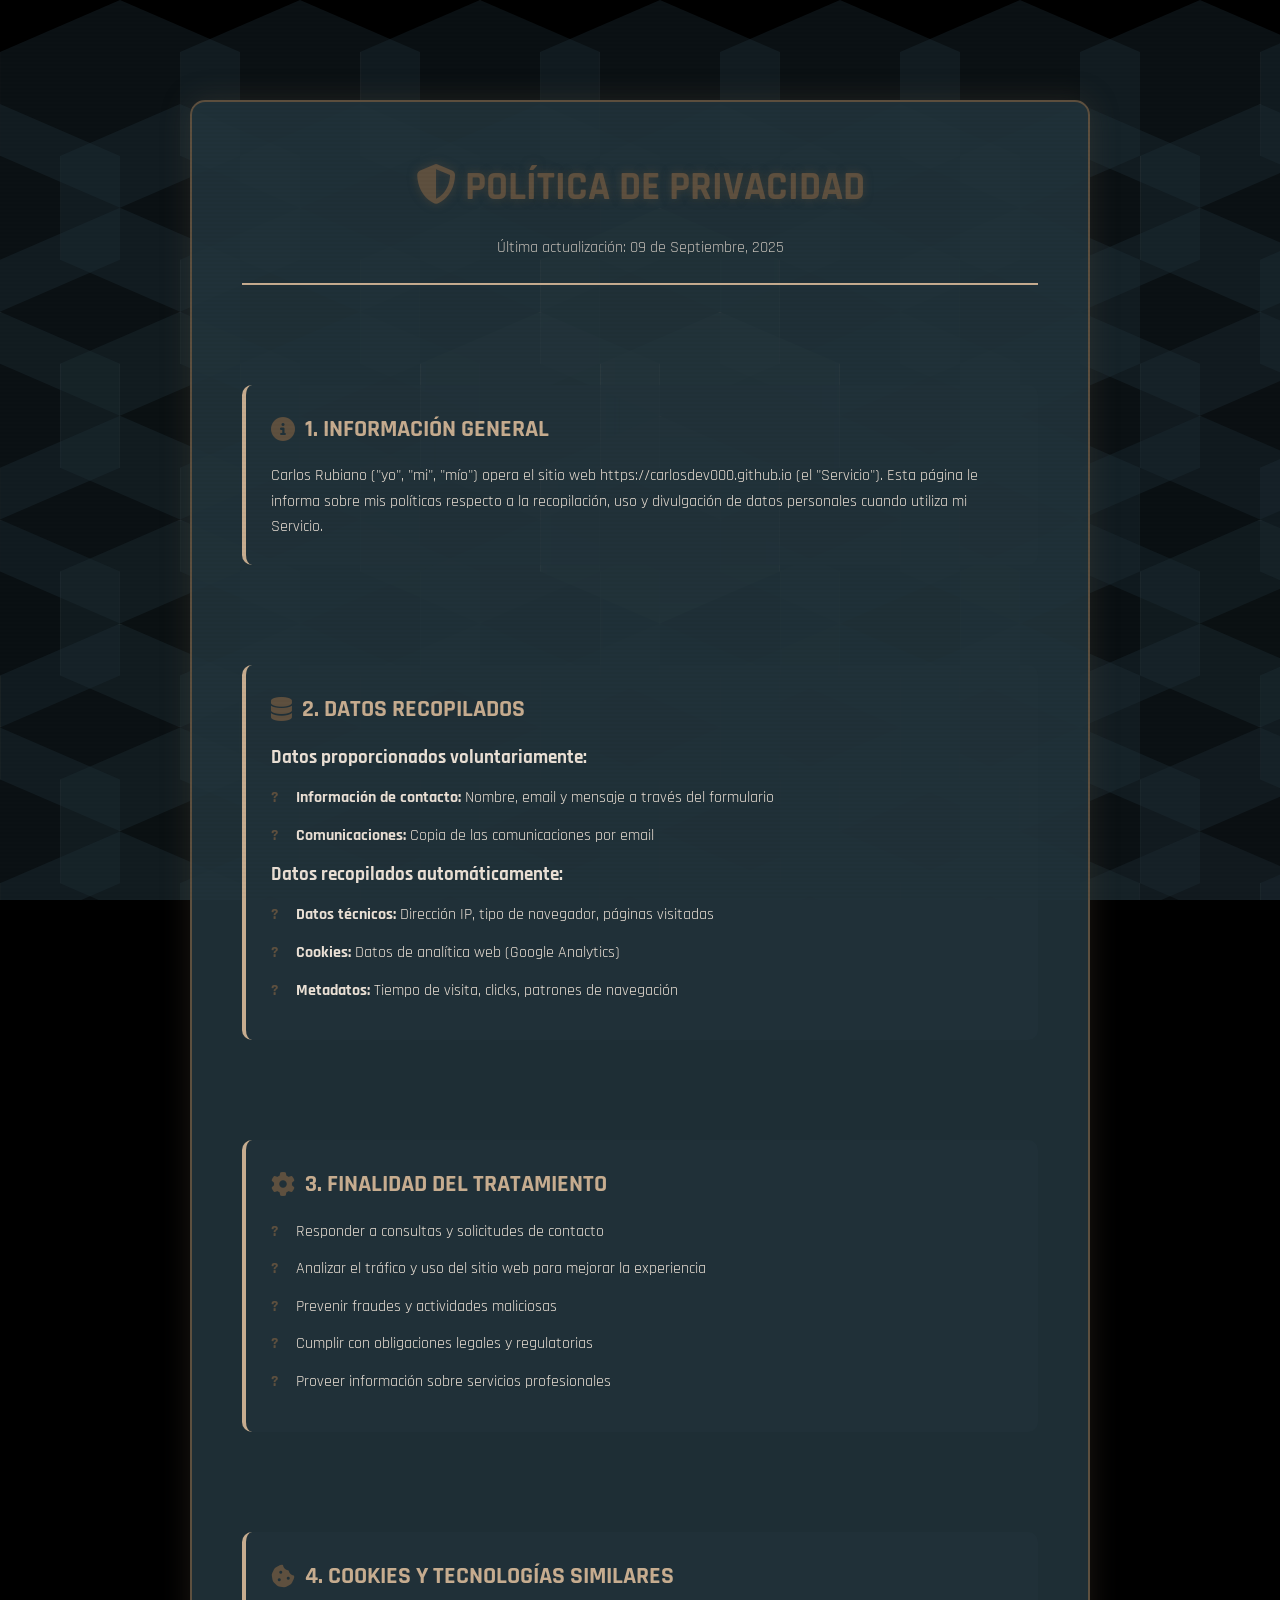
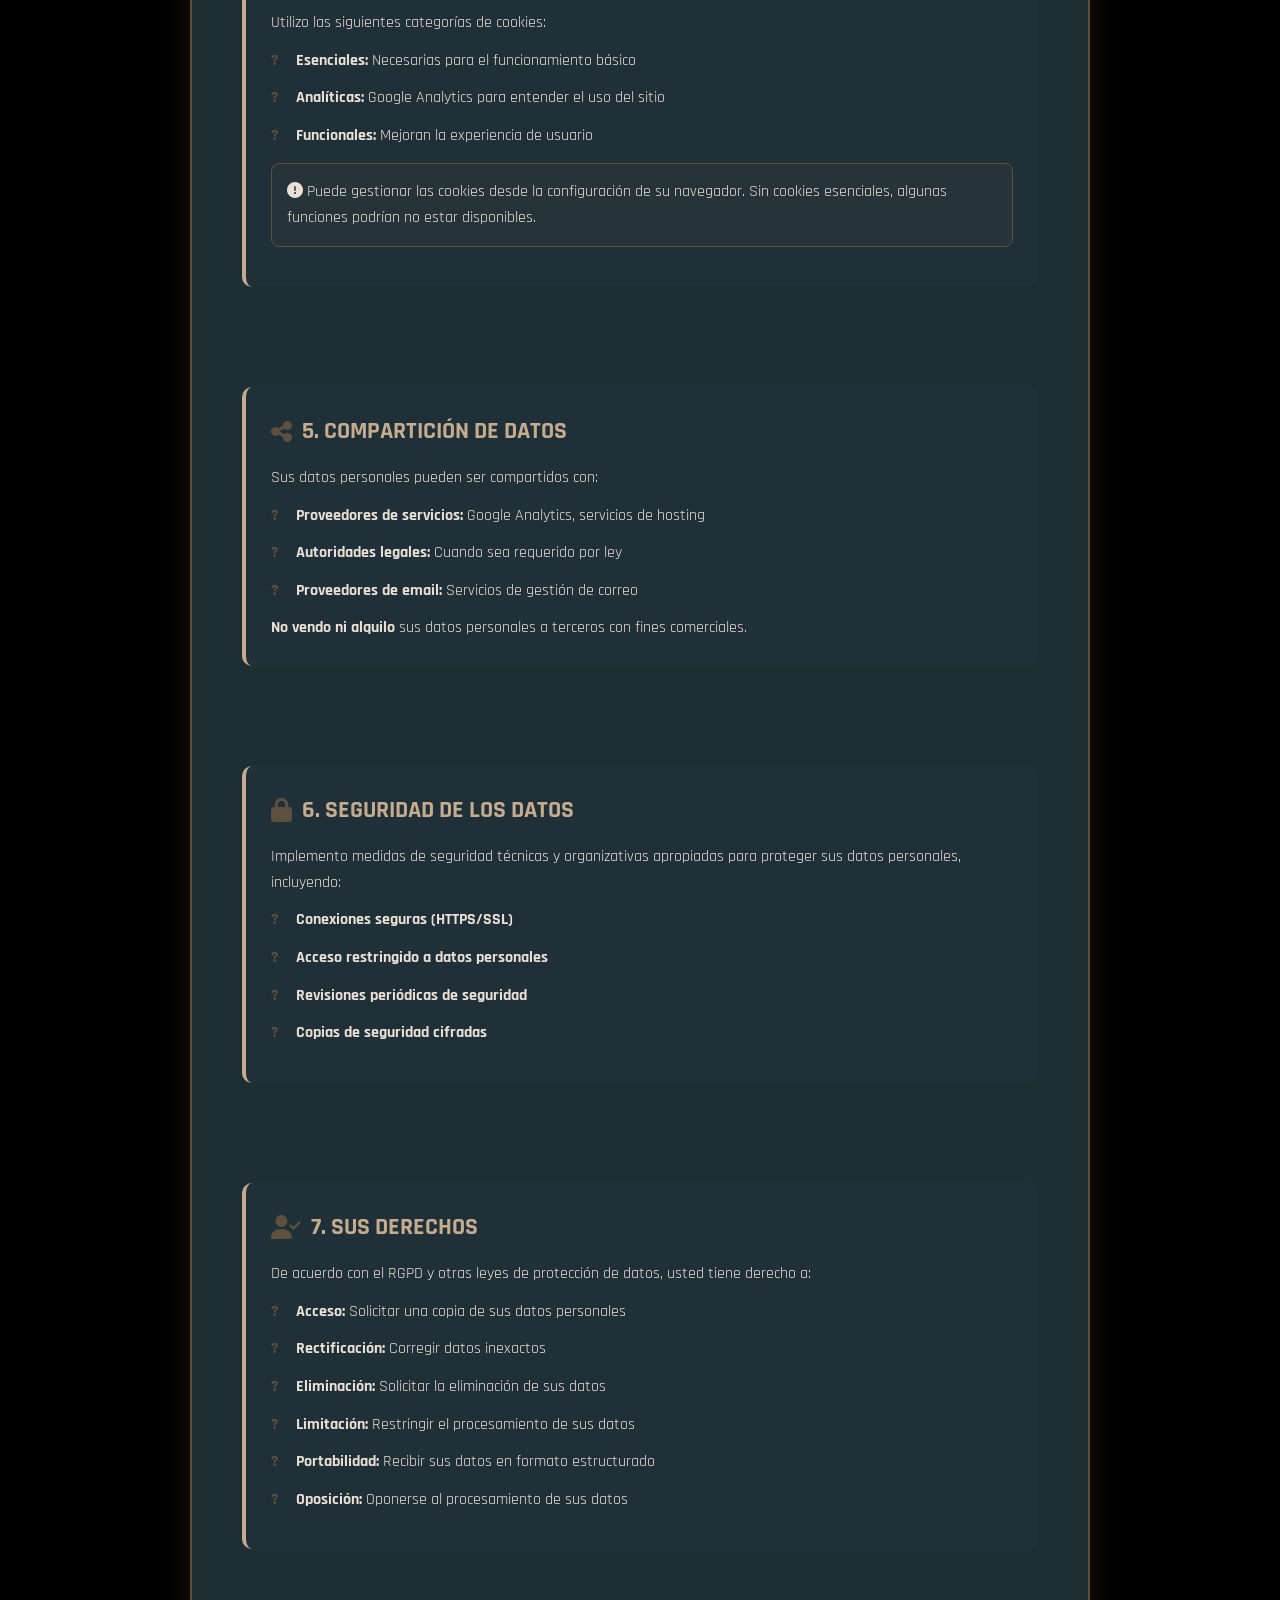
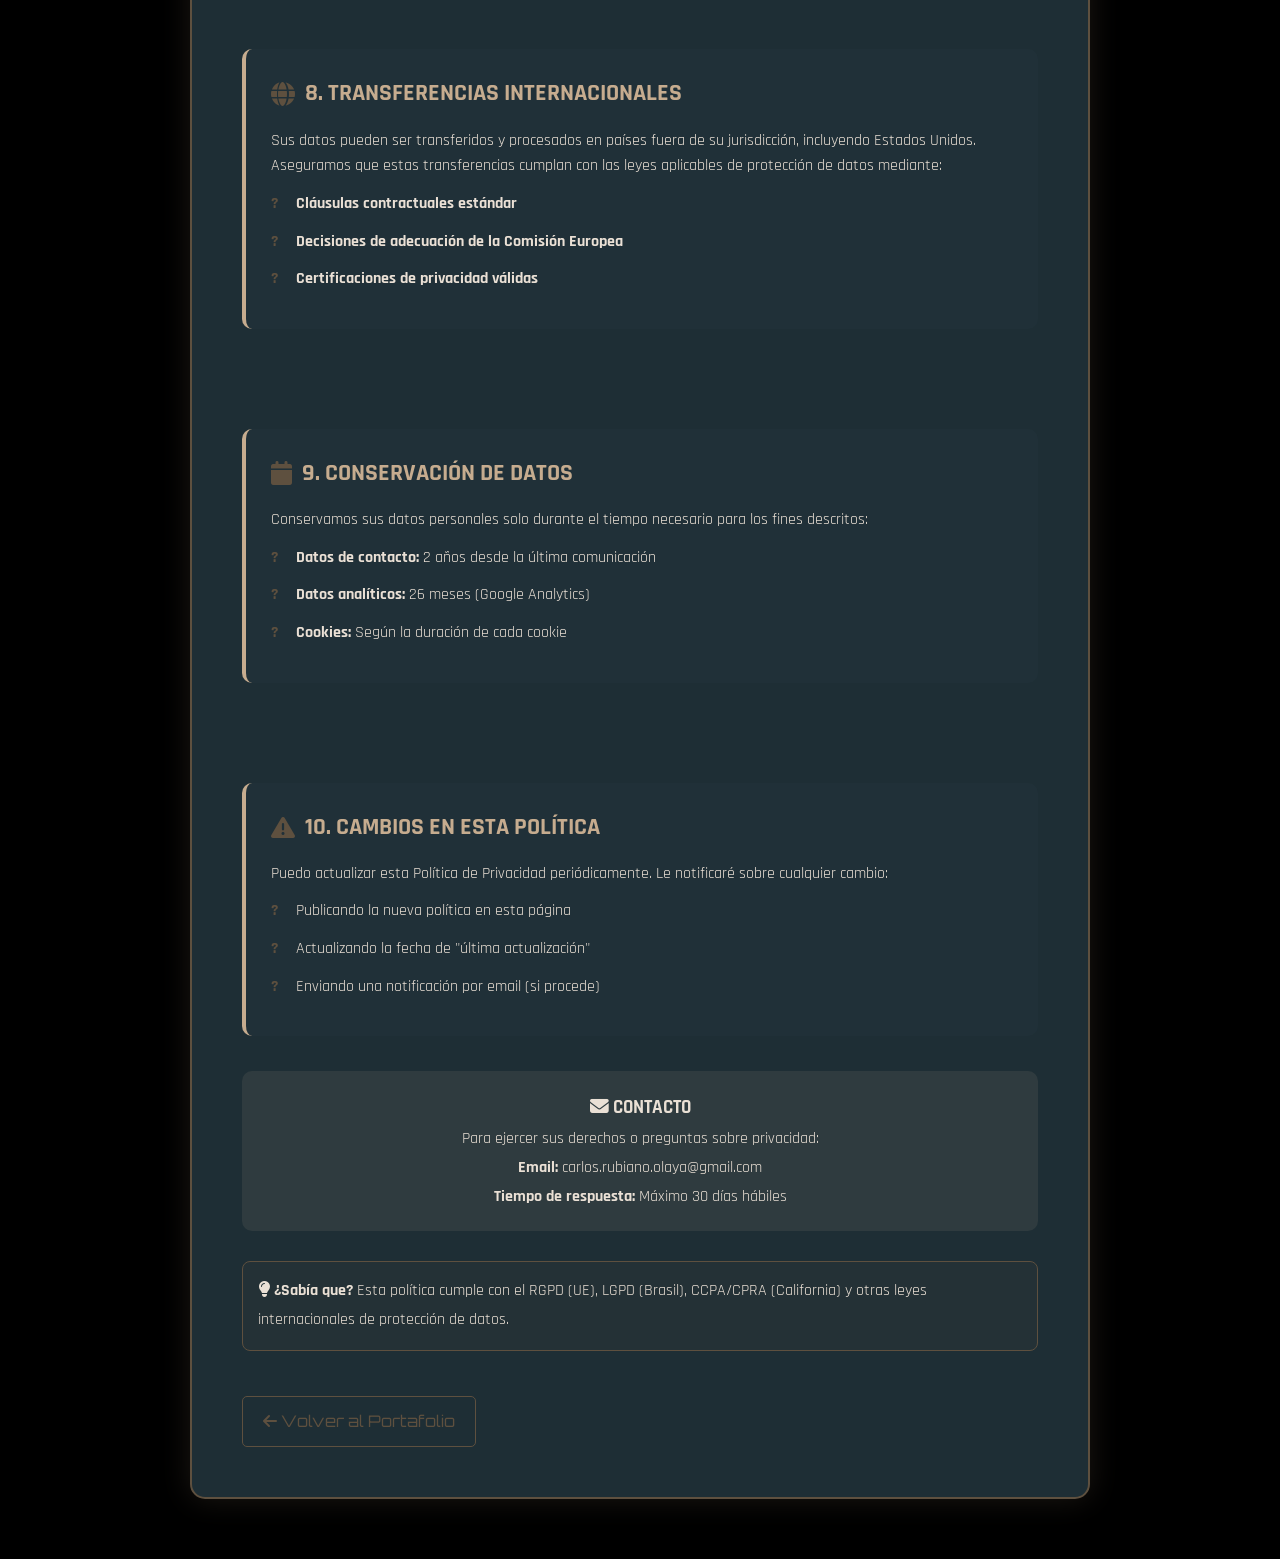
==== privacy.html @ 5d68b51b "Activación de formulario y configuración de idioma" ====
<!DOCTYPE html>
<html lang="es">
<head>
    <meta charset="UTF-8">
    <meta name="viewport" content="width=device-width, initial-scale=1.0">
    <title>Política de Privacidad - Carlos Rubiano</title>
    <link href="https://fonts.googleapis.com/css2?family=Orbitron:wght@400;700&family=Rajdhani:wght@400;700&display=swap" rel="stylesheet">
    <link rel="stylesheet" href="https://cdnjs.cloudflare.com/ajax/libs/font-awesome/6.4.0/css/all.min.css">
    <link rel="stylesheet" href="styles.css">
</head>
<body>
    <div id="hexagon-bg"></div>
    <div class="legal-container">
        <div class="legal-header">
            <h1><i class="fas fa-shield-alt"></i> <span data-i18n="privacy.title">POLÍTICA DE PRIVACIDAD</span></h1>
            <p>Última actualización: 09 de Septiembre, 2025</p>
        </div>

        <div class="legal-section">
            <h2><i class="fas fa-info-circle"></i> <span data-i18n="privacy.section1">1. INFORMACIÓN GENERAL</span></h2>
            <p data-i18n="privacy.section1_text">Carlos Rubiano ("yo", "mi", "mío") opera el sitio web https://carlosdev000.github.io (el "Servicio"). Esta página le informa sobre mis políticas respecto a la recopilación, uso y divulgación de datos personales cuando utiliza mi Servicio.</p>
        </div>

        <div class="legal-section">
            <h2><i class="fas fa-database"></i> <span data-i18n="privacy.section2">2. DATOS RECOPILADOS</span></h2>
            <h3 data-i18n="privacy.voluntary">Datos proporcionados voluntariamente:</h3>
            <ul class="legal-list">
                <li><strong data-i18n="privacy.contact_info">Información de contacto:</strong> <span data-i18n="privacy.contact_desc">Nombre, email y mensaje a través del formulario</span></li>
                <li><strong data-i18n="privacy.communications">Comunicaciones:</strong> <span data-i18n="privacy.communications_desc">Copia de las comunicaciones por email</span></li>
            </ul>
            
            <h3 data-i18n="privacy.automatic">Datos recopilados automáticamente:</h3>
            <ul class="legal-list">
                <li><strong data-i18n="privacy.technical">Datos técnicos:</strong> <span data-i18n="privacy.technical_desc">Dirección IP, tipo de navegador, páginas visitadas</span></li>
                <li><strong data-i18n="privacy.cookies">Cookies:</strong> <span data-i18n="privacy.cookies_desc">Datos de analítica web (Google Analytics)</span></li>
                <li><strong data-i18n="privacy.metadata">Metadatos:</strong> <span data-i18n="privacy.metadata_desc">Tiempo de visita, clicks, patrones de navegación</span></li>
            </ul>
        </div>

        <div class="legal-section">
            <h2><i class="fas fa-cog"></i> <span data-i18n="privacy.section3">3. FINALIDAD DEL TRATAMIENTO</span></h2>
            <ul class="legal-list">
                <li>Responder a consultas y solicitudes de contacto</li>
                <li>Analizar el tráfico y uso del sitio web para mejorar la experiencia</li>
                <li>Prevenir fraudes y actividades maliciosas</li>
                <li>Cumplir con obligaciones legales y regulatorias</li>
                <li>Proveer información sobre servicios profesionales</li>
            </ul>
        </div>

        <div class="legal-section">
            <h2><i class="fas fa-cookie-bite"></i> <span data-i18n="privacy.section4">4. COOKIES Y TECNOLOGÍAS SIMILARES</span></h2>
            <p data-i18n="privacy.cookies_intro">Utilizo las siguientes categorías de cookies:</p>
            <ul class="legal-list">
                <li><strong data-i18n="privacy.essential">Esenciales:</strong> <span data-i18n="privacy.essential_desc">Necesarias para el funcionamiento básico</span></li>
                <li><strong data-i18n="privacy.analytics">Analíticas:</strong> <span data-i18n="privacy.analytics_desc">Google Analytics para entender el uso del sitio</span></li>
                <li><strong data-i18n="privacy.functional">Funcionales:</strong> <span data-i18n="privacy.functional_desc">Mejoran la experiencia de usuario</span></li>
            </ul>
            
            <div class="highlight">
                <p><i class="fas fa-exclamation-circle"></i> <span data-i18n="privacy.cookies_manage">Puede gestionar las cookies</span> <span data-i18n="privacy.cookies_manage_desc">desde la configuración de su navegador. Sin cookies esenciales, algunas funciones podrían no estar disponibles.</span></p>
            </div>
        </div>

        <div class="legal-section">
            <h2><i class="fas fa-share-alt"></i> <span data-i18n="privacy.section5">5. COMPARTICIÓN DE DATOS</span></h2>
            <p data-i18n="privacy.sharing_intro">Sus datos personales pueden ser compartidos con:</p>
            <ul class="legal-list">
                <li><strong data-i18n="privacy.providers">Proveedores de servicios:</strong> <span data-i18n="privacy.providers_desc">Google Analytics, servicios de hosting</span></li>
                <li><strong data-i18n="privacy.authorities">Autoridades legales:</strong> <span data-i18n="privacy.authorities_desc">Cuando sea requerido por ley</span></li>
                <li><strong data-i18n="privacy.email_providers">Proveedores de email:</strong> <span data-i18n="privacy.email_providers_desc">Servicios de gestión de correo</span></li>
            </ul>
            
            <p><strong data-i18n="privacy.no_sell">No vendo ni alquilo</strong> <span data-i18n="privacy.no_sell_desc">sus datos personales a terceros con fines comerciales.</span></p>
        </div>

        <div class="legal-section">
            <h2><i class="fas fa-lock"></i> <span data-i18n="privacy.section6">6. SEGURIDAD DE LOS DATOS</span></h2>
            <p data-i18n="privacy.security_intro">Implemento medidas de seguridad técnicas y organizativas apropiadas para proteger sus datos personales, incluyendo:</p>
            <ul class="legal-list">
                <li><strong data-i18n="privacy.https">Conexiones seguras (HTTPS/SSL)</strong></li>
                <li><strong data-i18n="privacy.access">Acceso restringido a datos personales</strong></li>
                <li><strong data-i18n="privacy.reviews">Revisiones periódicas de seguridad</strong></li>
                <li><strong data-i18n="privacy.backups">Copias de seguridad cifradas</strong></li>
            </ul>
        </div>

        <div class="legal-section">
            <h2><i class="fas fa-user-check"></i> <span data-i18n="privacy.section7">7. SUS DERECHOS</span></h2>
            <p data-i18n="privacy.rights_intro">De acuerdo con el RGPD y otras leyes de protección de datos, usted tiene derecho a:</p>
            <ul class="legal-list">
                <li><strong data-i18n="privacy.access_right">Acceso:</strong> <span data-i18n="privacy.access_right_desc">Solicitar una copia de sus datos personales</span></li>
                <li><strong data-i18n="privacy.rectification">Rectificación:</strong> <span data-i18n="privacy.rectification_desc">Corregir datos inexactos</span></li>
                <li><strong data-i18n="privacy.deletion">Eliminación:</strong> <span data-i18n="privacy.deletion_desc">Solicitar la eliminación de sus datos</span></li>
                <li><strong data-i18n="privacy.limitation">Limitación:</strong> <span data-i18n="privacy.limitation_desc">Restringir el procesamiento de sus datos</span></li>
                <li><strong data-i18n="privacy.portability">Portabilidad:</strong> <span data-i18n="privacy.portability_desc">Recibir sus datos en formato estructurado</span></li>
                <li><strong data-i18n="privacy.objection">Oposición:</strong> <span data-i18n="privacy.objection_desc">Oponerse al procesamiento de sus datos</span></li>
            </ul>
        </div>

        <div class="legal-section">
            <h2><i class="fas fa-globe"></i> <span data-i18n="privacy.section8">8. TRANSFERENCIAS INTERNACIONALES</span></h2>
            <p data-i18n="privacy.transfers_intro">Sus datos pueden ser transferidos y procesados en países fuera de su jurisdicción, incluyendo Estados Unidos. Aseguramos que estas transferencias cumplan con las leyes aplicables de protección de datos mediante:</p>
            <ul class="legal-list">
                <li><strong data-i18n="privacy.clauses">Cláusulas contractuales estándar</strong></li>
                <li><strong data-i18n="privacy.adequacy">Decisiones de adecuación de la Comisión Europea</strong></li>
                <li><strong data-i18n="privacy.certifications">Certificaciones de privacidad válidas</strong></li>
            </ul>
        </div>

        <div class="legal-section">
            <h2><i class="fas fa-calendar"></i> <span data-i18n="privacy.section9">9. CONSERVACIÓN DE DATOS</span></h2>
            <p data-i18n="privacy.retention_intro">Conservamos sus datos personales solo durante el tiempo necesario para los fines descritos:</p>
            <ul class="legal-list">
                <li><strong data-i18n="privacy.contact_data">Datos de contacto:</strong> <span data-i18n="privacy.contact_data_desc">2 años desde la última comunicación</span></li>
                <li><strong data-i18n="privacy.analytics_data">Datos analíticos:</strong> <span data-i18n="privacy.analytics_data_desc">26 meses (Google Analytics)</span></li>
                <li><strong data-i18n="privacy.cookies_data">Cookies:</strong> <span data-i18n="privacy.cookies_data_desc">Según la duración de cada cookie</span></li>
            </ul>
        </div>

        <div class="legal-section">
            <h2><i class="fas fa-exclamation-triangle"></i> <span data-i18n="privacy.section10">10. CAMBIOS EN ESTA POLÍTICA</span></h2>
            <p data-i18n="privacy.changes_intro">Puedo actualizar esta Política de Privacidad periódicamente. Le notificaré sobre cualquier cambio:</p>
            <ul class="legal-list">
                <li data-i18n="privacy.change1">Publicando la nueva política en esta página</li>
                <li data-i18n="privacy.change2">Actualizando la fecha de "última actualización"</li>
                <li data-i18n="privacy.change3">Enviando una notificación por email (si procede)</li>
            </ul>
        </div>

        <div class="contact-info">
            <h3><i class="fas fa-envelope"></i> <span data-i18n="privacy.contact_title">CONTACTO</span></h3>
            <p data-i18n="privacy.contact_desc">Para ejercer sus derechos o preguntas sobre privacidad:</p>
            <p><strong>Email:</strong> carlos.rubiano.olaya@gmail.com</p>
            <p data-i18n="privacy.response_time"><strong>Tiempo de respuesta:</strong> Máximo 30 días hábiles</p>
        </div>

        <div class="highlight">
            <p><i class="fas fa-lightbulb"></i> <strong data-i18n="privacy.did_you_know">¿Sabía que?</strong> <span data-i18n="privacy.did_you_know_desc">Esta política cumple con el RGPD (UE), LGPD (Brasil), CCPA/CPRA (California) y otras leyes internacionales de protección de datos.</span></p>
        </div>

        <a href="index.html" class="back-button">
            <i class="fas fa-arrow-left"></i> <span data-i18n="privacy.back">Volver al Portafolio</span>
        </a>
    </div>
    <script src="scripts.js"></script>
    <script src="i18n.js"></script>
    <script src="i18n-extras.js"></script>
</body>
</html>
---- styles.css ----
/* ===== VARIABLES Y RESET ===== */
:root {
    --color-black: #0a0908;
    --color-jet-black: #22333b;
    --color-almond-cream: #eae0d5;
    --color-khaki-beige: #c6ac8f;
    --color-stone-brown: #5e503f;

    --color-bg: var(--color-black);
    --color-surface: var(--color-jet-black);
    --color-text: var(--color-almond-cream);
    --color-text-highlight: #ffffff;
    --color-primary: var(--color-stone-brown);
    --color-secondary: var(--color-khaki-beige);
    --color-accent: var(--color-almond-cream);

    --font-primary: 'Orbitron', sans-serif;
    --font-secondary: 'Rajdhani', sans-serif;
    --card-padding: 1.5rem;
    --card-padding-small: 1rem;
    --skill-bar-height: 8px;
    --timeline-gap: 1.5rem;
    --header-height: 80px;
    --mobile-header-height: 70px;
}

* {
    margin: 0;
    padding: 0;
    box-sizing: border-box;
}

/* ===== FUENTES ===== */
@import url('https://fonts.googleapis.com/css2?family=Orbitron:wght@400;700&family=Rajdhani:wght@400;700&display=swap');

/* ===== BASE ===== */
html {
    scroll-behavior: smooth;
    scroll-padding-top: var(--header-height);
}

body {
    font-family: var(--font-secondary);
    background-color: #000;
    color: var(--color-text);
    line-height: 1.7;
    position: relative;
    min-height: 100vh;
    overflow-x: hidden;
    display: flex;
    flex-direction: column;
}

body::after {
    content: '';
    position: fixed;
    top: 0;
    left: 0;
    width: 100%;
    height: 100%;
    pointer-events: none;
    z-index: 9999;
    background: repeating-linear-gradient(
        0deg,
        transparent,
        transparent 2px,
        rgba(0, 0, 0, 0.02) 2px,
        rgba(0, 0, 0, 0.02) 4px
    );
}

/* ===== FONDO HEXAGONAL INTERACTIVO ===== */
#hexagon-bg {
    position: fixed;
    top: 0;
    left: 0;
    width: 100%;
    height: 100%;
    z-index: -1;
    overflow: hidden;
    pointer-events: none;
}

.hexagon {
    position: absolute;
    left: var(--x, 0);
    top: var(--y, 0);
    width: calc(var(--size, 100px) * 2);
    height: calc(var(--size, 100px) * 1.732); 
    clip-path: polygon(
        50% 0%,
        100% 25%,
        100% 75%,
        50% 100%,
        0% 75%,
        0% 25%
    );
    opacity: 1.08;
    pointer-events: auto;
    transform: translateZ(0);
    background-color: rgba(34, 51, 59, 0.35);
}

.hexagon-border {
    position: absolute;
    top: 0;
    left: 0;
    width: 100%;
    height: 100%;
    clip-path: inherit;
    border: 1px solid rgba(94, 80, 63, 0.4);
    transition: all 0.3s ease;
    transform: translateZ(0);
}

.hexagon-highlight {
    position: absolute;
    width: 100%;
    height: 100%;
    clip-path: inherit;
    background-color: rgba(198, 172, 143, 0.15);
    border: 1px solid var(--color-secondary);
    opacity: var(--intensity, 0);
    box-shadow: 
        0 0 calc(var(--intensity, 0) * 20px) var(--color-secondary),
        0 0 calc(var(--intensity, 0) * 40px) rgba(198, 172, 143, 0.4),
        inset 0 0 calc(var(--intensity, 0) * 30px) rgba(198, 172, 143, 0.2);
    transition: all 0.3s ease-out;
    transform: translateZ(0);
}

.hexagon::before {
    content: '';
    position: absolute;
    top: 0;
    left: 0;
    width: 100%;
    height: 100%;
    background-color: rgba(234, 224, 213, 0.08);
    border: 1px solid var(--color-secondary);
    opacity: var(--intensity, 0);
    box-shadow: 
        0 0 calc(var(--intensity, 0) * 30px) var(--color-secondary),
        0 0 calc(var(--intensity, 0) * 60px) rgba(198, 172, 143, 0.6),
        inset 0 0 calc(var(--intensity, 0) * 40px) rgba(198, 172, 143, 0.3);
    clip-path: inherit;
    transform: translateZ(0);
    filter: brightness(1.5);
    border-color: var(--color-secondary);
    transition: all 0.2s ease-out;
}

.hexagon.active {
    opacity: 0.3;
}

.hexagon.active::before {
    opacity: 0.8;
    background-color: rgba(234, 224, 213, 0.15);
    box-shadow: 
        0 0 20px var(--color-secondary),
        0 0 40px rgba(198, 172, 143, 0.8),
        0 0 60px var(--color-secondary),
        0 0 80px rgba(198, 172, 143, 0.5),
        inset 0 0 30px rgba(198, 172, 143, 0.3);
    animation: hexPulse 2s ease-in-out infinite;
}

@keyframes hexPulse {
    0%, 100% {
        box-shadow: 
            0 0 20px var(--color-secondary),
            0 0 40px rgba(198, 172, 143, 0.8),
            0 0 60px var(--color-secondary),
            0 0 80px rgba(198, 172, 143, 0.5),
            inset 0 0 30px rgba(198, 172, 143, 0.3);
    }
    50% {
        box-shadow: 
            0 0 30px var(--color-secondary),
            0 0 60px rgba(198, 172, 143, 1),
            0 0 90px var(--color-secondary),
            0 0 120px rgba(198, 172, 143, 0.7),
            inset 0 0 45px rgba(198, 172, 143, 0.4);
    }
}

/* ===== HEADER RESPONSIVO ===== */
header {
    background: rgba(10, 9, 8, 0.95);
    backdrop-filter: blur(8px);
    position: fixed;
    width: 100%;
    top: 0;
    z-index: 1000;
    border-bottom: 1px solid var(--color-primary);
    box-shadow: 0 2px 15px rgba(0, 0, 0, 0.3);
    height: auto;
    padding: 0.5rem 0;
    box-sizing: border-box;
    min-height: 80px;
    display: flex;
    align-items: center;
}

.header-content {
    max-width: 1200px;
    margin: 0 auto;
    text-align: center;
    padding: 0.5rem 1rem;
    display: flex;
    flex-direction: column;
    justify-content: center;
    height: 100%;
    width: 100%;
    position: relative;
}

header h1 {
    font-family: var(--font-primary);
    color: var(--color-text-highlight);
    font-size: clamp(1.3rem, 4vw, 2.5rem);
    letter-spacing: 2px;
    text-shadow: 0 0 10px var(--color-primary);
    margin-bottom: 0.5rem;
}

header p {
    font-family: var(--font-secondary);
    color: var(--color-secondary);
    font-size: clamp(0.8rem, 2vw, 1.1rem);    
    margin-bottom: 1rem;
}

.header-nav {
    display: flex;
    justify-content: center;
    flex-wrap: wrap;
    gap: 0.5rem;
    padding: 0 1rem;
}

.header-nav a {
    color: var(--color-text);
    text-decoration: none;
    font-family: var(--font-primary);
    font-size: clamp(0.7rem, 1.5vw, 1rem);
    letter-spacing: 1px;
    padding: 0.5rem 0.8rem;
    border-radius: 5px;
    transition: all 0.3s ease;
    white-space: nowrap;
}

.header-nav a:hover {
    color: var(--color-bg);
    background-color: var(--color-primary);
}

/* ===== MAIN CONTENT ===== */
main {
    padding-bottom: 60px;
    max-width: 1400px;
    margin: 0 auto;
    width: 100%;
    flex: 1;
    overflow-x: hidden;
    padding-top: calc(var(--header-height) + 4rem);
}

section {
    padding: 2rem 1rem;
    scroll-margin-top: 120px;
}

/* ===== SECCI�N ABOUT ===== */
#about.neural-section {
    scroll-margin-top: 140px; 
    margin-top: 40px;
    padding-top: 2rem; 
    min-height: auto;
}

.neural-section {
    background: rgba(34, 51, 59, 0.7);
    margin: 2.5rem auto;
    padding: 2rem;
    border-radius: 10px;
    box-shadow: 0 0 20px rgba(94, 80, 63, 0.3);
    backdrop-filter: blur(5px);
    border: 1px solid rgba(94, 80, 63, 0.4);
    max-width: 1200px;
    width: calc(100% - 2rem);
    min-height: 0;
    height: auto;
}

.neural-section h2 {
    font-family: var(--font-primary);
    color: var(--color-text-highlight);
    font-size: clamp(1.5rem, 5vw, 2rem);
    letter-spacing: 1px;
    text-shadow: 0 0 8px var(--color-primary);
    margin-bottom: 1.5rem;
    position: relative;
    text-align: center;
    padding: 0 1rem;
    word-break: break-word;
    overflow-wrap: break-word;
}

.neural-section h2::after {
    content: "";
    position: absolute;
    bottom: -0.5rem;
    left: 50%;
    transform: translateX(-50%);
    width: 80%;
    max-width: 300px;
    height: 2px;
    background: linear-gradient(90deg, transparent, var(--color-primary), transparent);
}

.neon-icon {
    color: var(--color-primary);
    margin-right: 0.5rem;
}
.section-icon {
    color: var(--color-primary);
    margin-right: 0.5rem;
}

.content-box {
    padding: 1rem;
}

.neon-text {
    margin-bottom: 0.8rem;
    line-height: 1.6;
}

/* ===== PROYECTOS ===== */
.projects-grid {
    display: grid;
    grid-template-columns: repeat(auto-fit, minmax(min(300px, 100%), 1fr));
    gap: 2rem;
    padding: 1rem;
}

.project-card {
    background: rgba(34, 51, 59, 0.7);
    border: 1px solid var(--color-primary);
    border-radius: 10px;
    padding: 1.5rem;
    transition: all 0.3s ease;
    backdrop-filter: blur(5px);
    display: flex;
    flex-direction: column;
    min-height: 0;
}

.project-card:hover {
    transform: translateY(-10px);
    box-shadow: 0 10px 20px rgba(94, 80, 63, 0.3);
    border-color: var(--color-secondary);
}

.project-card:hover .tech-tag {
    transform: scale(1.05);
    box-shadow: 0 0 10px var(--color-primary);
}

.project-header {
    display: flex;
    justify-content: space-between;
    align-items: flex-start;
    gap: 0.8rem;
    margin-bottom: 1rem;
    flex-wrap: wrap;
}

.project-header h3 {
    font-family: var(--font-primary);
    color: var(--color-secondary);
    font-size: clamp(1.1rem, 4vw, 1.3rem);
    letter-spacing: 1px;
    margin: 0;
    flex: 1;
    min-width: 0;
    word-break: break-word; 
    overflow-wrap: break-word; 
    hyphens: auto; 
}

.tech-tag {
    padding: 0.3rem 0.8rem;
    border-radius: 20px;
    font-size: 0.8rem;
    background: rgba(94, 80, 63, 0.2);
    border: 1px solid var(--color-primary);
    white-space: nowrap;
    flex-shrink: 0;
    transition: transform 0.3s ease;
}

.project-card p {
    margin-bottom: 1rem;
    line-height: 1.6;
    flex: 1;
    min-height: 0;
}

.tech-stack {
    display: flex;
    gap: 0.5rem;
    margin: 1rem 0;
    flex-wrap: wrap;
}

.tech-stack span {
    background: rgba(94, 80, 63, 0.2);
    padding: 0.3rem 0.8rem;
    border-radius: 5px;
    font-size: clamp(0.8rem, 2vw, 0.9rem);
    border: 1px solid rgba(94, 80, 63, 0.3);
    white-space: nowrap;
}

.project-meta {
    display: flex;
    gap: 1rem;
    margin-top: 1rem;
    font-size: clamp(0.75rem, 2vw, 0.85rem);
    color: var(--color-secondary);
    flex-wrap: wrap;
}

.project-meta span {
    display: inline-flex;
    align-items: center;
    gap: 0.3rem;
    white-space: nowrap;
}

/* ===== HABILIDADES ===== */
.skills-grid {
    display: grid;
    grid-template-columns: repeat(auto-fit, minmax(250px, 1fr));
    gap: 1.5rem;
    padding: 1rem;
}

.skill-card {
    background: rgba(34, 51, 59, 0.5);
    border-radius: 8px;
    padding: 1.2rem;
    backdrop-filter: blur(5px);
    transition: all 0.3s ease;
    display: flex;
    flex-direction: column;
    min-height: 0;
}

.skill-card:hover {
    transform: translateY(-10px);
    box-shadow: 0 10px 20px rgba(94, 80, 63, 0.3);
    border-color: var(--color-secondary);
}

.skill-card h3 {
    font-family: var(--font-primary);
    color: var(--color-secondary);
    font-size: 1.1rem;
    margin-bottom: 0.8rem;
}

.skill-bar {
    height: 8px;
    background: rgba(94, 80, 63, 0.2);
    border-radius: 4px;
    overflow: hidden;
}

.skill-level {
    height: 100%;
    background: var(--color-primary);
    border-radius: 4px;
    transition: width 1s ease;
    position: relative;
}

.skill-level::after {
    content: attr(data-level);
    position: absolute;
    right: 0;
    top: -20px;
    font-size: 0.8rem;
    color: var(--color-secondary);
}

/* ===== TIMELINE ===== */
.timeline-container {
    max-width: 900px;
    margin: 0 auto;
    padding: 0 1rem;
}

.timeline {
    display: grid;
    grid-template-columns: minmax(100px, auto) 1fr;
    gap: 1.5rem;
    position: relative;
}

.timeline::before {
    content: '';
    position: absolute;
    top: 0;
    bottom: 0;
    left: calc(100px + 0.75rem);
    width: 2px;
    background: linear-gradient(to bottom, 
        transparent, 
        var(--color-primary), 
        transparent);
}

.timeline-node {
    display: contents;
}

.node-date {
    grid-column: 1;
    color: var(--color-secondary);
    font-family: var(--font-primary);
    font-size: clamp(0.8rem, 3vw, 0.9rem);
    padding-top: 0.3rem;
    text-align: right;
    position: relative;
}

.node-date::after {
    content: '';
    position: absolute;
    right: -1.1rem;
    top: 50%;
    transform: translateY(-50%);
    width: 12px;
    height: 12px;
    border-radius: 50%;
    background: var(--color-primary);
    border: 2px solid var(--color-secondary);
    z-index: 1;
}

.node-content {
    grid-column: 2;
    background: rgba(34, 51, 59, 0.5);
    border-radius: 8px;
    padding: 1.2rem;
    margin-bottom: 1.5rem;
    backdrop-filter: blur(5px);
    border-left: 3px solid var(--color-primary);
    overflow: hidden;
    word-break: break-word;
}

.node-content h3 {
    font-family: var(--font-primary);
    color: var(--color-text-highlight);
    font-size: clamp(1rem, 3vw, 1.1rem);
    margin-bottom: 0.3rem;
    word-break: break-word;
}

.company {
    color: var(--color-secondary);
    font-size: 0.9rem;
    margin-bottom: 0.5rem;
    display: block;
}

/* ===== BOTONES NE�N ===== */
.neon-button {
    display: inline-flex;
    align-items: center;
    gap: 0.5rem;
    padding: 0.6rem 1.2rem;
    background-color: transparent;
    color: var(--color-primary);
    border: 1px solid var(--color-primary);
    border-radius: 5px;
    font-family: var(--font-primary);
    text-decoration: none;
    letter-spacing: 1px;
    transition: all 0.3s ease;
    cursor: pointer;
    margin-top: 0.5rem;
    white-space: nowrap;
}

.neon-button:hover {
    background-color: var(--color-primary);
    color: var(--color-bg);
    box-shadow: 0 0 10px var(--color-primary);
}

/* ===== FORMULARIO DE CONTACTO ===== */
.contact-form {
    display: grid;
    gap: 1.2rem;
    max-width: 600px;
    margin: 0 auto;
    padding: 1.5rem;
    background: rgba(34, 51, 59, 0.7);
    border-radius: 10px;
    border: 1px solid var(--color-primary);
    backdrop-filter: blur(5px);
}

.form-group {
    margin-bottom: 0.5rem;
}

.contact-form label {
    display: block;
    margin-bottom: 0.5rem;
    color: var(--color-secondary);
    font-family: var(--font-primary);
    letter-spacing: 1px;
}

.contact-form input,
.contact-form textarea {
    width: 100%;
    padding: 0.8rem;
    background: rgba(10, 9, 8, 0.8);
    border: 1px solid var(--color-primary);
    border-radius: 5px;
    color: var(--color-text);
    font-family: var(--font-secondary);
    transition: all 0.3s;
}

.contact-form input:focus,
.contact-form textarea:focus {
    outline: none;
    border-color: var(--color-secondary);
    box-shadow: 
        0 0 10px rgba(198, 172, 143, 0.3),
        0 0 20px rgba(94, 80, 63, 0.4),
        0 0 30px rgba(198, 172, 143, 0.3);
}

#form-feedback {
    padding: 1rem;
    border-radius: 8px;
    margin-top: 1rem;
    text-align: center;
    font-family: var(--font-primary);
    letter-spacing: 0.5px;
    transition: all 0.3s ease;
}

.form-success {
    background: rgba(198, 172, 143, 0.1);
    border: 1px solid var(--color-secondary);
    color: var(--color-secondary);
    box-shadow: 0 0 15px rgba(198, 172, 143, 0.3);
}

.form-error {
    background: rgba(234, 224, 213, 0.1);
    border: 1px solid var(--color-accent);
    color: var(--color-accent);
    box-shadow: 0 0 15px rgba(234, 224, 213, 0.3);
}

/* ===== REDES SOCIALES ===== */
.social-section {
    max-width: 600px;
    margin: 2rem auto 0;
    padding: 1rem;
    text-align: center;
}

.social-list {
    display: flex;
    flex-direction: column;
    gap: 0.8rem;
}

.social-item {
    display: flex;
    align-items: center;
    padding: 0.8rem;
    background: rgba(34, 51, 59, 0.5);
    border-left: 3px solid var(--color-primary);
    border-radius: 5px;
    transition: all 0.3s;
    text-decoration: none;
    color: var(--color-text);
}

.social-item:hover {
    background: rgba(94, 80, 63, 0.1);
    border-left-color: var(--color-secondary);
}

.social-item:hover .social-logo {
    transform: scale(1.2) rotate(-5deg);
    transition: transform 0.3s ease;
}

.social-logo {
    width: 24px;
    height: 24px;
    margin-right: 1rem;
    object-fit: contain;
    transition: transform 0.3s ease;
}

.discord-item {
    position: relative;
    padding-right: 3rem;
}

.copy-icon {
    position: absolute;
    right: 1rem;
    background: transparent;
    border: none;
    color: var(--color-text);
    opacity: 0.5;
    cursor: pointer;
}

.copy-icon:hover {
    opacity: 1;
    color: var(--color-accent);
}

/* ===== FOOTER ===== */
.neural-footer {
    background: rgba(10, 9, 8, 0.95);
    border-top: 1px solid var(--color-primary);
    padding: 1.5rem 1rem;
    text-align: center;
}

.footer-content {
    max-width: 1200px;
    margin: 0 auto;
    display: flex;
    flex-direction: column;
    gap: 1.2rem;
    align-items: center;
}

.copyright {
    font-size: 0.9rem;
    opacity: 0.8;
}

.footer-links {
    display: flex;
    flex-wrap: wrap;
    justify-content: center;
    gap: 1rem;
}

.footer-link {
    color: var(--color-text);
    text-decoration: none;
    transition: color 0.3s;
    white-space: nowrap;
}

.footer-link:hover {
    color: var(--color-secondary);
}

/* ===== Men� hamburguesa ===== */
.menu-toggle {
    display: none;
    background: none;
    border: none;
    color: var(--color-text);
    font-size: 1.5rem;
    cursor: pointer;
    position: absolute;
    right: 1rem;
    top: 50%;
    transform: translateY(-50%);
    z-index: 1001;
}

/* ===== SELECTOR DE IDIOMA ===== */
.lang-toggle {
    position: absolute;
    right: 1rem;
    top: 0.5rem;
    transform: none;
    background: transparent;
    border: 1px solid var(--color-primary);
    color: var(--color-text);
    padding: 0.4rem 0.8rem;
    border-radius: 5px;
    font-family: var(--font-primary);
    font-size: clamp(0.7rem, 1.2vw, 0.85rem);
    letter-spacing: 1px;
    cursor: pointer;
    transition: all 0.3s ease;
    z-index: 1001;
    white-space: nowrap;
}

.lang-toggle:hover {
    background-color: var(--color-primary);
    color: var(--color-bg);
    box-shadow: 0 0 10px var(--color-primary);
}

/* ===== RESPONSIVE ===== */
@media (max-width: 1024px) {
    .header-nav {
        gap: 0.3rem;
    }
    
    .header-nav a {
        padding: 0.4rem 0.6rem;
        font-size: 0.75rem;
    }
}

@media (max-width: 768px) {
    :root {
        --header-height: 70px;
    }
    
    html {
        scroll-padding-top: var(--header-height);
    }
    
    main {
        padding-top: 100px;
    }
    
    .menu-toggle {
        display: block;
        right: auto;
        left: 1rem;
    }

    .lang-toggle {
        right: 1rem;
        left: auto;
        top: 0.5rem;
        transform: none;
        font-size: 0.75rem;
        padding: 0.3rem 0.6rem;
    }

    .header-nav {
        display: none;
        position: absolute;
        top: 100%;
        left: 0;
        width: 100%;
        background: rgba(10, 9, 8, 0.98);
        flex-direction: column;
        padding: 1rem;
        backdrop-filter: blur(10px);
        border-top: 1px solid var(--color-primary);
        box-shadow: 0 5px 15px rgba(0, 0, 0, 0.3);
    }

    .header-nav.active {
        display: flex;
    }
    
    .header-nav a {
        width: 100%;
        text-align: center;
        padding: 0.8rem;
        font-size: 0.9rem;
    }
    
    .timeline {
        grid-template-columns: 1fr;
        margin-left: 1rem;
    }
    
    .timeline::before {
        left: 1.5rem;
    }
    
    .node-date {
        text-align: left;
        padding-left: 3rem;
        grid-column: 1;
    }
    
    .node-date::after {
        left: 1.5rem;
        right: auto;
    }
    
    .node-content {
        grid-column: 1;
        margin-left: 0;
        margin-right: 1rem;
        border-left: none;
        border-top: 3px solid var(--color-primary);
    }
    
    .project-header {
        flex-direction: column;
        align-items: flex-start;
        gap: 0.5rem;
    }
    
    .footer-links {
        flex-direction: column;
        gap: 0.8rem;
    }
    
    header {
        padding: 0.3rem 0;
        min-height: 70px;
        padding: 0.5rem 0;
    }

    .menu-toggle {
        display: block;
    }

    section {
        scroll-margin-top: 100px;
    }

    #about.neural-section {
        scroll-margin-top: 120px;
        margin-top: 30px;
    }

    .neural-section {
        margin: 2rem auto;
        padding: 1.5rem;
    }

    .project-header h3 {
        font-size: clamp(1rem, 4vw, 1.2rem);
        width: 100%;
    }

    .tech-tag {
        align-self: flex-start;
        margin-bottom: 0.5rem;
    }
    
    .projects-grid {
        gap: 1.5rem;
        padding: 0.5rem;
    }
    
    .project-card {
        padding: 1.2rem;
    }

    .legal-container {
        margin: 80px 20px 40px;
        padding: 30px 20px;
    }

    .legal-header h1 {
        font-size: 2rem;
    }

    .legal-section {
        padding: 20px 15px;
    }
}

@media (max-width: 480px) {
    :root {
        --header-height: 60px;
    }

    header {
        min-height: 60px;
    }
    
    header h1 {
        font-size: 1.2rem;
        margin-bottom: 0.2rem;
    }
    
    header p {
        margin-bottom: 0.7rem;
        font-size: 0.7rem;
    }

    .header-content {
        padding: 0.5rem 2.5rem 0.5rem 0.5rem;
    }
    
    main {
        padding-top: 90px;
    }
    
    .neural-section {
        margin: 1rem auto;
        padding: 1rem;
    }
    
    .projects-grid {
        gap: 1rem;
        padding: 0.5rem;
    }
    
    .project-card {
        padding: 1rem;
    }
    
    .node-content {
        padding: 1rem;
    }
    
    .contact-form {
        padding: 1rem;
    }
    
    .tech-stack span {
        font-size: 0.8rem;
        padding: 0.2rem 0.6rem;
    }
    
    .project-meta {
        flex-direction: column;
        gap: 0.5rem;
    }

    section {
        scroll-margin-top: 90px;
    }
    
    #about.neural-section {
        scroll-margin-top: 100px;
        margin-top: 20px;
    }

    .project-header h3 {
        font-size: 1rem;
        line-height: 1.3;
    }
    
    .tech-stack {
        gap: 0.3rem;
    }
    
    .tech-stack span {
        padding: 0.2rem 0.6rem;
        font-size: 0.75rem;
    }
    
    .project-meta {
        flex-direction: column;
        gap: 0.5rem;
    }
    
    .neon-button {
        width: 100%;
        justify-content: center;
    }
}

/* ===== Utilidades ===== */
.sr-only {
    position: absolute;
    width: 1px;
    height: 1px;
    padding: 0;
    margin: -1px;
    overflow: hidden;
    clip: rect(0, 0, 0, 0);
    white-space: nowrap;
    border: 0;
}

/* ===== Animaciones ===== */
@keyframes fadeIn {
    from { opacity: 0; transform: translateY(20px); }
    to { opacity: 1; transform: translateY(0); }
}

.neural-section {
    animation: fadeIn 0.5s ease-out;
}

/* ===== Mejoras de rendimiento ===== */
@media (prefers-reduced-motion: reduce) {
    *,
    *::before,
    *::after {
        animation-duration: 0.01ms !important;
        animation-iteration-count: 1 !important;
        transition-duration: 0.01ms !important;
        scroll-behavior: auto !important;
    }
}

.legal-section {
    max-width: 800px;
    margin: 100px auto;
    padding: 30px;
    background: rgba(34, 51, 59, 0.7);
    border-radius: 10px;
    line-height: 1.6;
}

.legal-section h1 {
    color: var(--color-primary);
    margin-bottom: 30px;
}

.legal-container h1 {
    color: var(--color-primary);
    text-align: center;
    margin-bottom: 30px;
}

.sitemap-container {
    max-width: 800px;
    margin: 120px auto 60px;
    padding: 40px;
    background: rgba(34, 51, 59, 0.8);
    border-radius: 10px;
    border: 1px solid var(--color-primary);
}
.legal-container {
    max-width: 900px;
    margin: 100px auto 60px;
    padding: 50px;
    background: rgba(34, 51, 59, 0.9);
    border-radius: 15px;
    border: 2px solid var(--color-primary);
    box-shadow: 0 0 30px rgba(94, 80, 63, 0.3);
    line-height: 1.8;
}

.legal-header {
    text-align: center;
    margin-bottom: 40px;
    border-bottom: 2px solid var(--color-secondary);
    padding-bottom: 20px;
}

.legal-header h1 {
    color: var(--color-primary);
    font-size: 2.5rem;
    margin-bottom: 10px;
    text-shadow: 0 0 10px rgba(94, 80, 63, 0.5);
}

.legal-header p {
    color: var(--color-text);
    opacity: 0.8;
}

.legal-section {
    margin-bottom: 35px;
    padding: 25px;
    background: rgba(34, 51, 59, 0.6);
    border-radius: 10px;
    border-left: 4px solid var(--color-secondary);
}

.legal-section h2 {
    color: var(--color-secondary);
    margin-bottom: 15px;
    display: flex;
    align-items: center;
    gap: 10px;
}

.legal-section h2 i {
    color: var(--color-primary);
}

.legal-list {
    list-style: none;
    padding: 0;
}

.legal-list li {
    margin: 12px 0;
    padding-left: 25px;
    position: relative;
}

.legal-list li::before {
    content: "?";
    color: var(--color-primary);
    position: absolute;
    left: 0;
    font-weight: bold;
}

.highlight {
    background: rgba(94, 80, 63, 0.1);
    padding: 15px;
    border-radius: 8px;
    border: 1px solid var(--color-primary);
    margin: 15px 0;
}

.contact-info {
    background: rgba(198, 172, 143, 0.1);
    padding: 20px;
    border-radius: 10px;
    text-align: center;
    margin: 30px 0;
}

.back-button {
    display: inline-flex;
    align-items: center;
    gap: 10px;
    padding: 12px 25px;
    background: transparent;
    color: var(--color-primary);
    border: 2px solid var(--color-primary);
    border-radius: 8px;
    text-decoration: none;
    font-family: var(--font-primary);
    transition: all 0.3s ease;
    margin-top: 30px;
}

.back-button:hover {
    background: var(--color-primary);
    color: var(--color-bg);
    box-shadow: 0 0 20px var(--color-primary);
    transform: translateY(-2px);
}

.sitemap-container h1 {
    color: var(--color-primary);
    text-align: center;
    margin-bottom: 30px;
}

.sitemap-list {
    list-style: none;
    padding: 0;
}

.sitemap-list li {
    margin: 15px 0;
    padding-left: 20px;
    position: relative;
}

.sitemap-list li::before {
    content: "?";
    color: var(--color-primary);
    position: absolute;
    left: 0;
}

.sitemap-list a {
    color: var(--color-secondary);
    text-decoration: none;
    transition: color 0.3s;
}

.sitemap-list a:hover {
    color: var(--color-primary);
}

.back-button {
    display: inline-block;
    margin-top: 30px;
    padding: 10px 20px;
    border: 1px solid var(--color-primary);
    color: var(--color-primary);
    text-decoration: none;
    border-radius: 5px;
    transition: all 0.3s;
}

.back-button:hover {
    background: var(--color-primary);
    color: var(--color-bg);
}
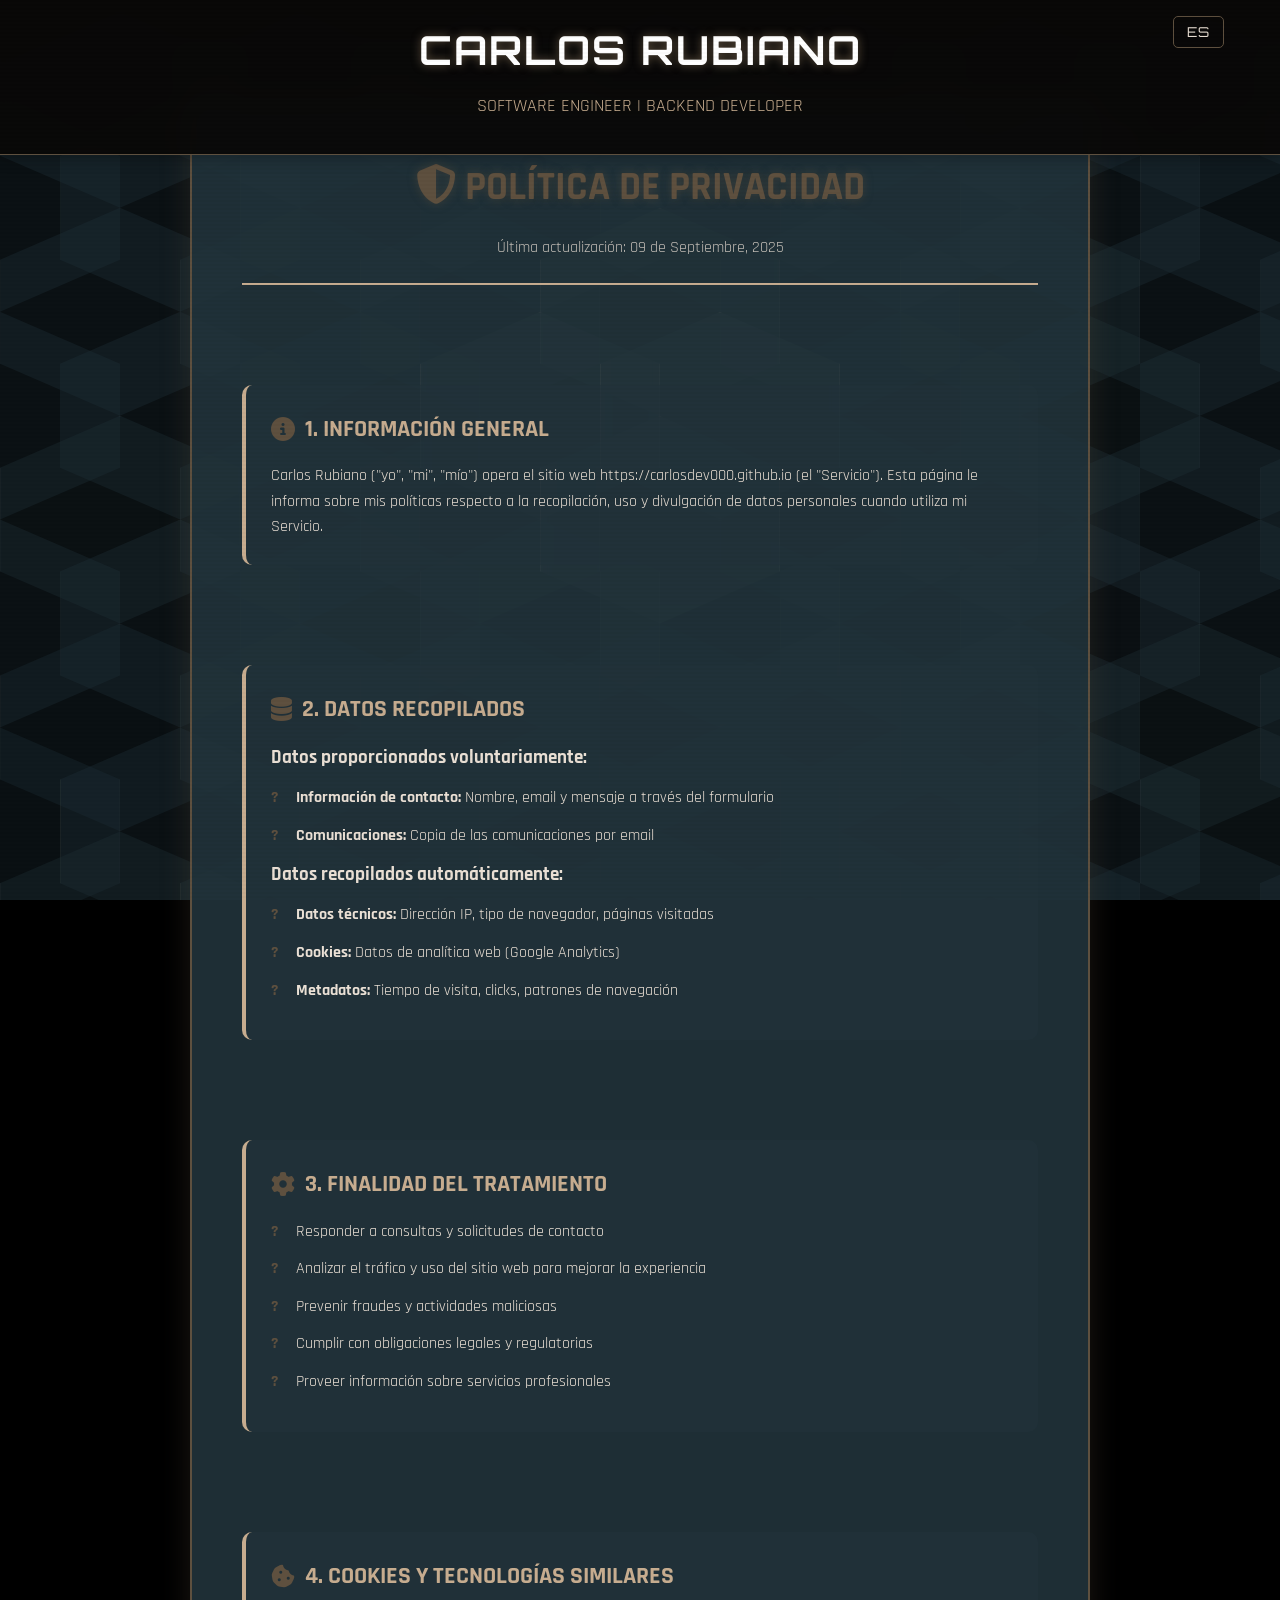
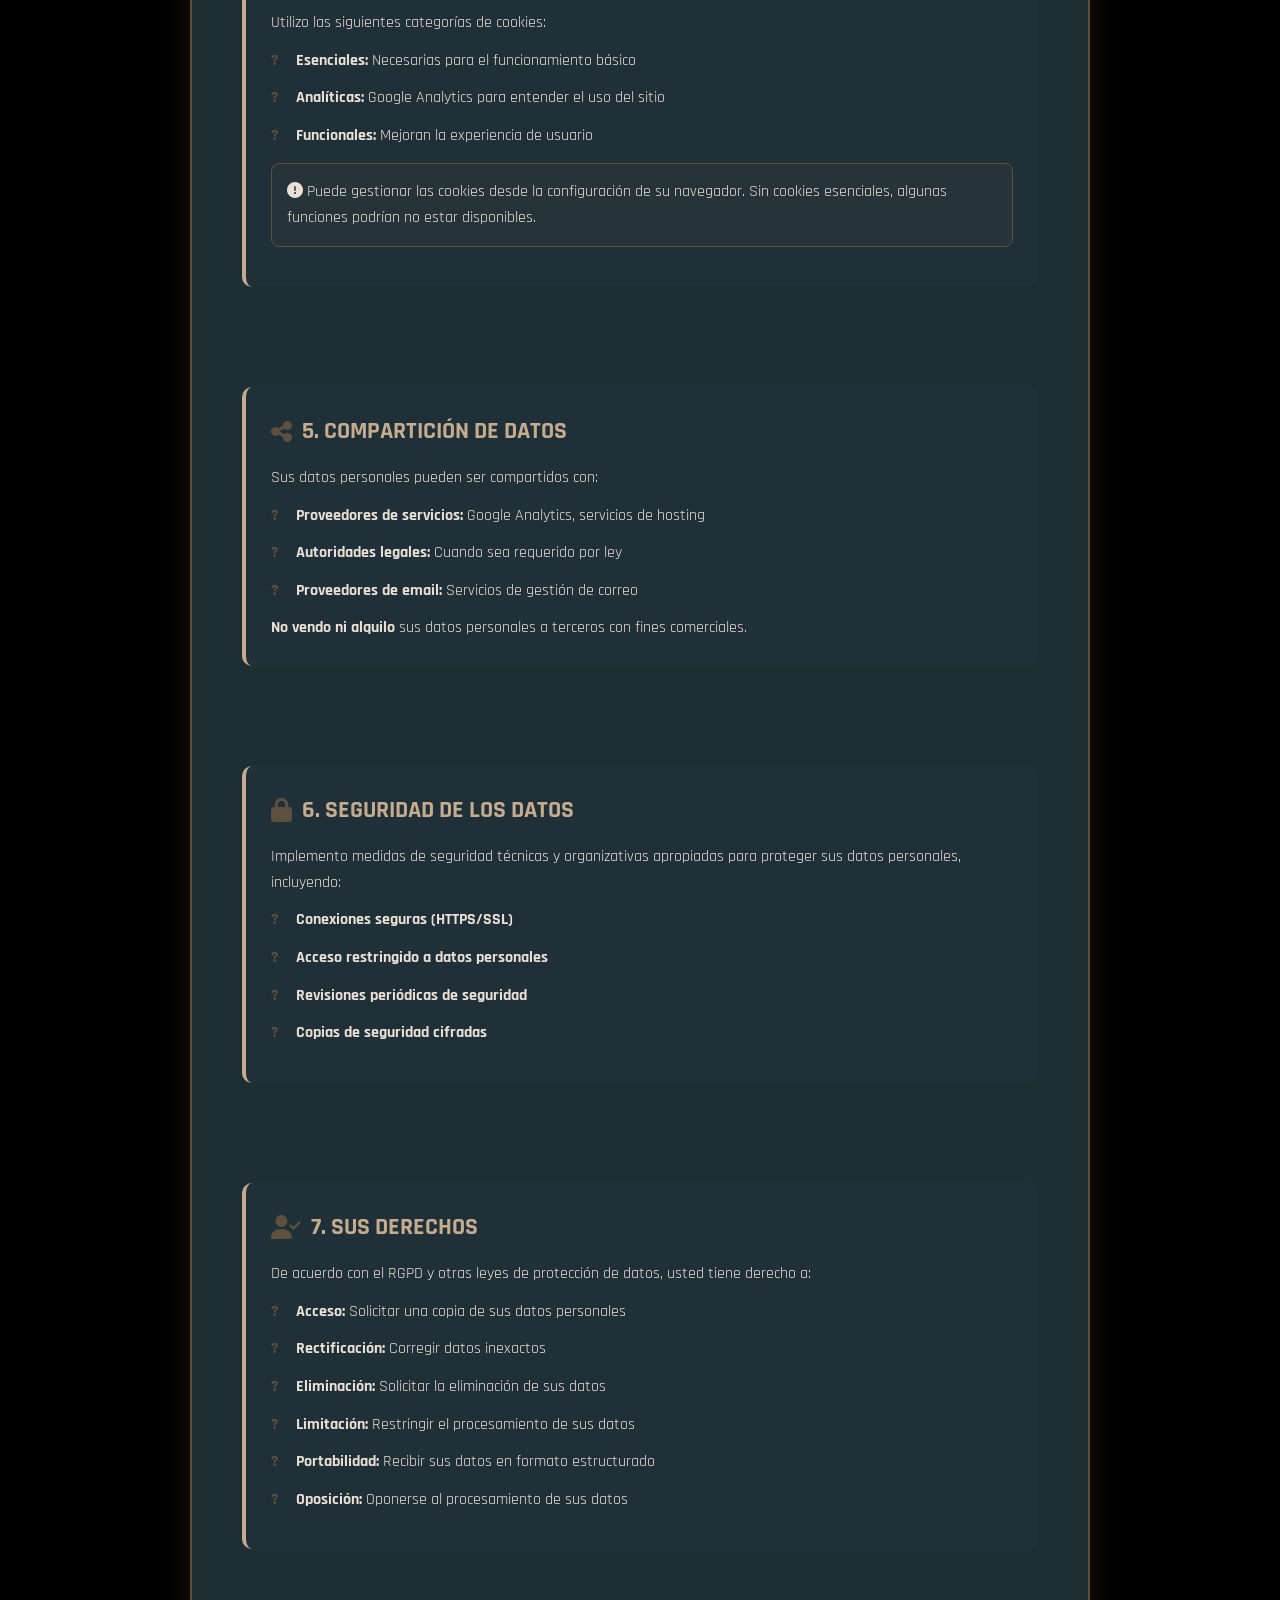
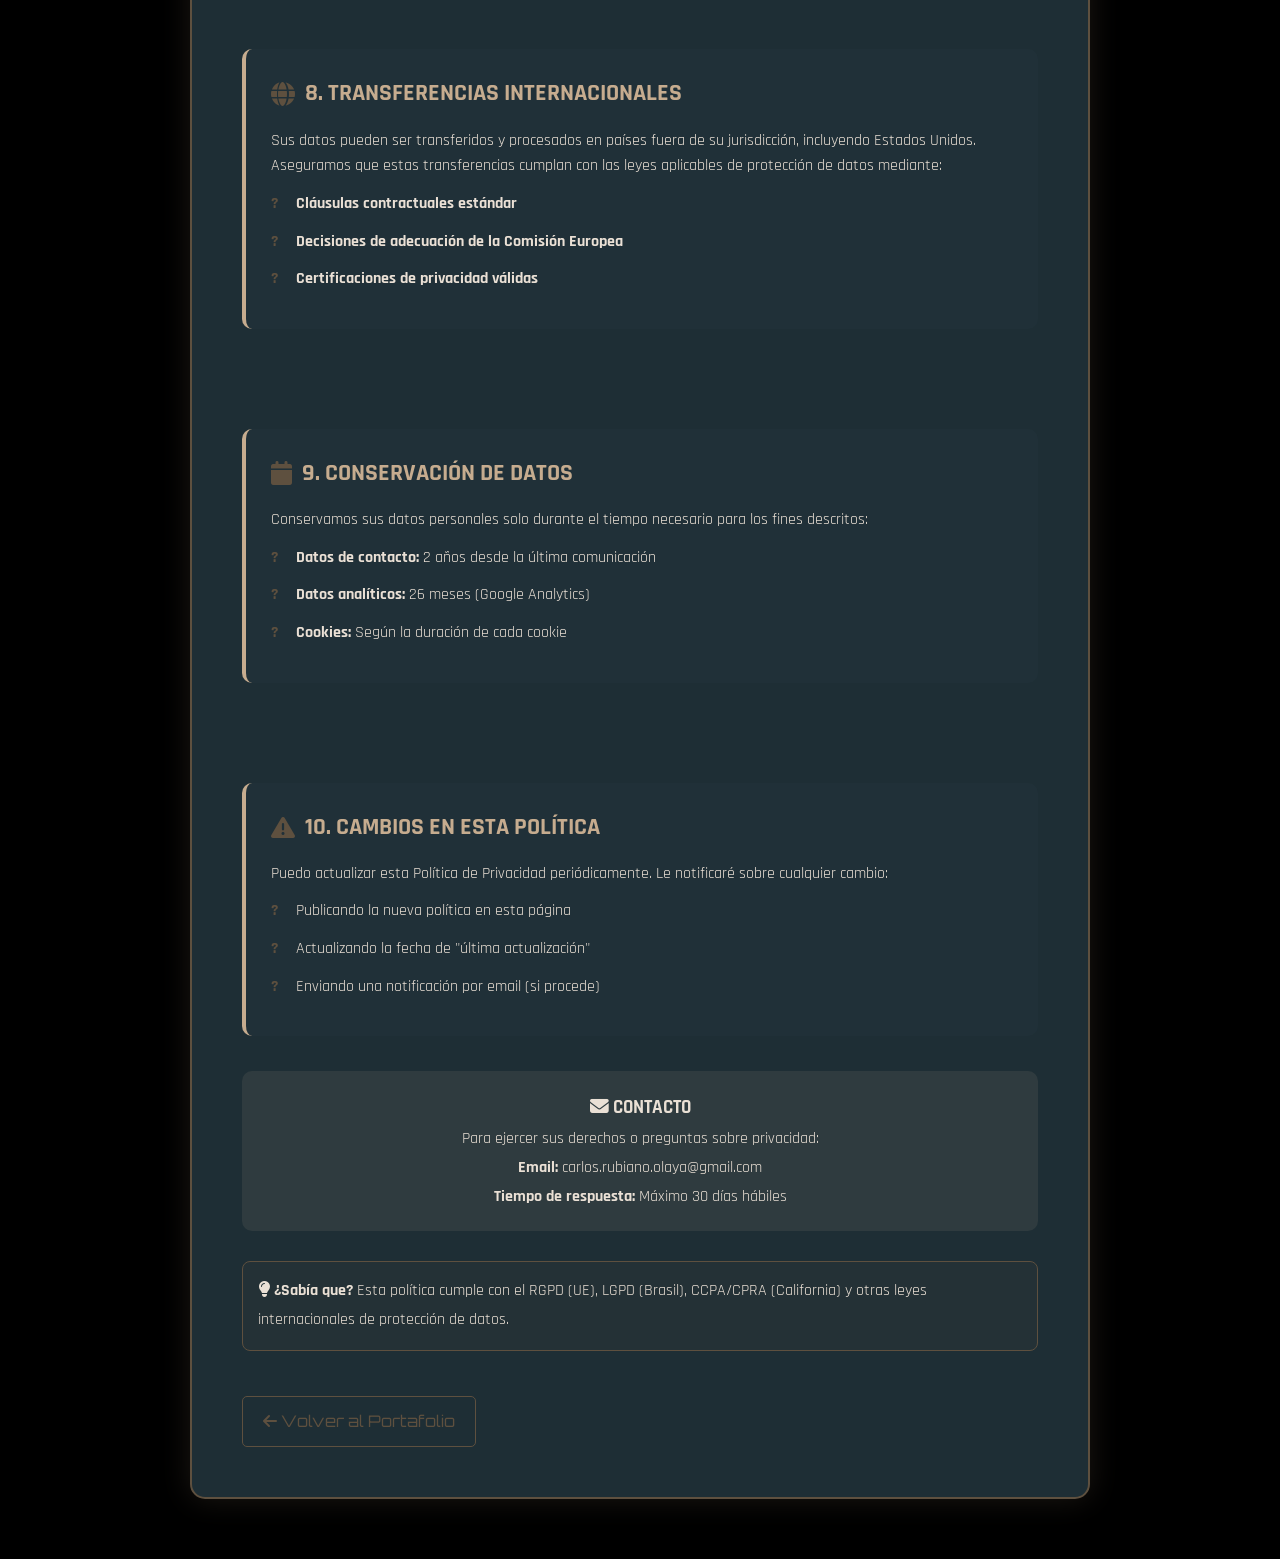
==== commit 049283e3: "Actualizaciones de idioma e información" ====
--- a/privacy.html
+++ b/privacy.html
@@ -9,6 +9,12 @@
     <link rel="stylesheet" href="styles.css">
 </head>
 <body>
+    <header>
+        <div class="header-content">
+            <h1 data-text="CARLOS RUBIANO">CARLOS RUBIANO</h1>
+            <p class="subtitle" data-i18n="header.subtitle">INGENIERO DE SOFTWARE | DESARROLLADOR BACKEND</p>
+        </div>
+    </header>
     <div id="hexagon-bg"></div>
     <div class="legal-container">
         <div class="legal-header">
--- a/styles.css
+++ b/styles.css
@@ -848,8 +848,8 @@
     
     .menu-toggle {
         display: block;
-        right: auto;
-        left: 1rem;
+        right: 1rem;
+        left: auto;
     }
 
     .lang-toggle {
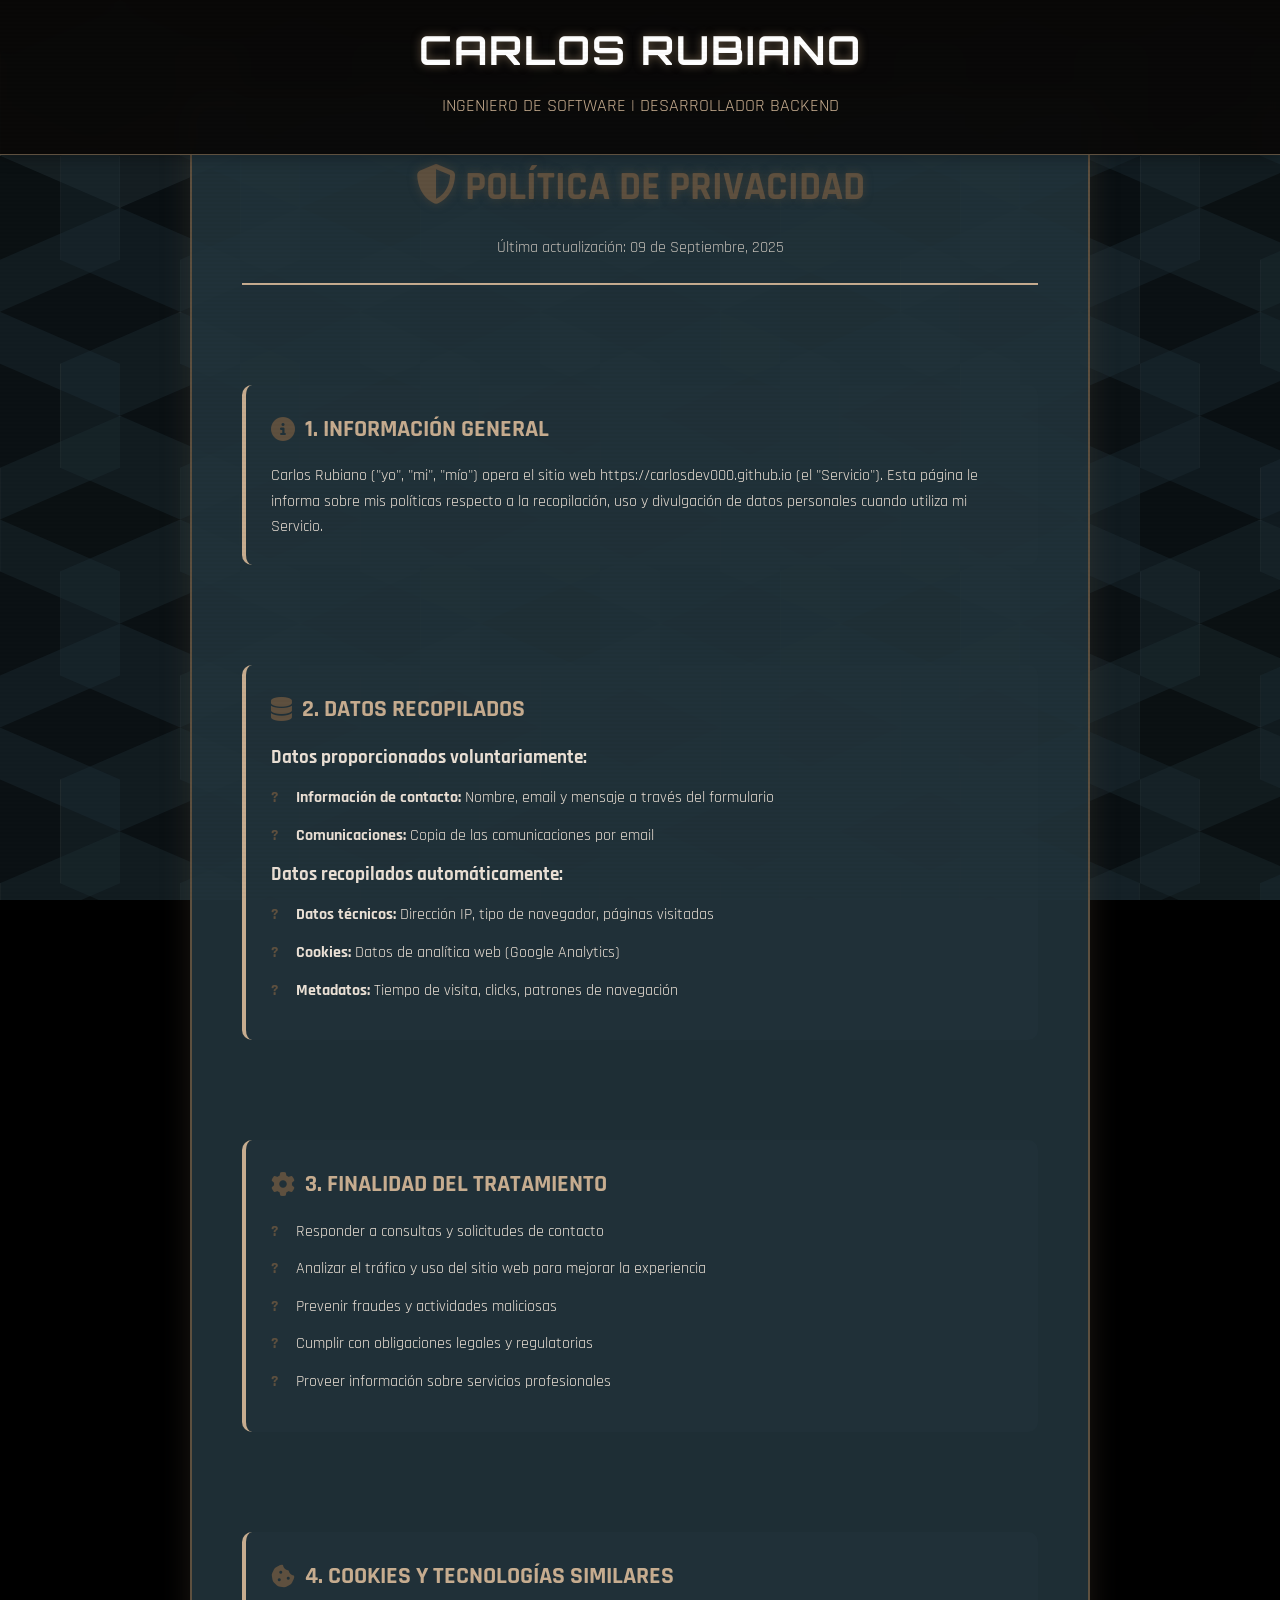
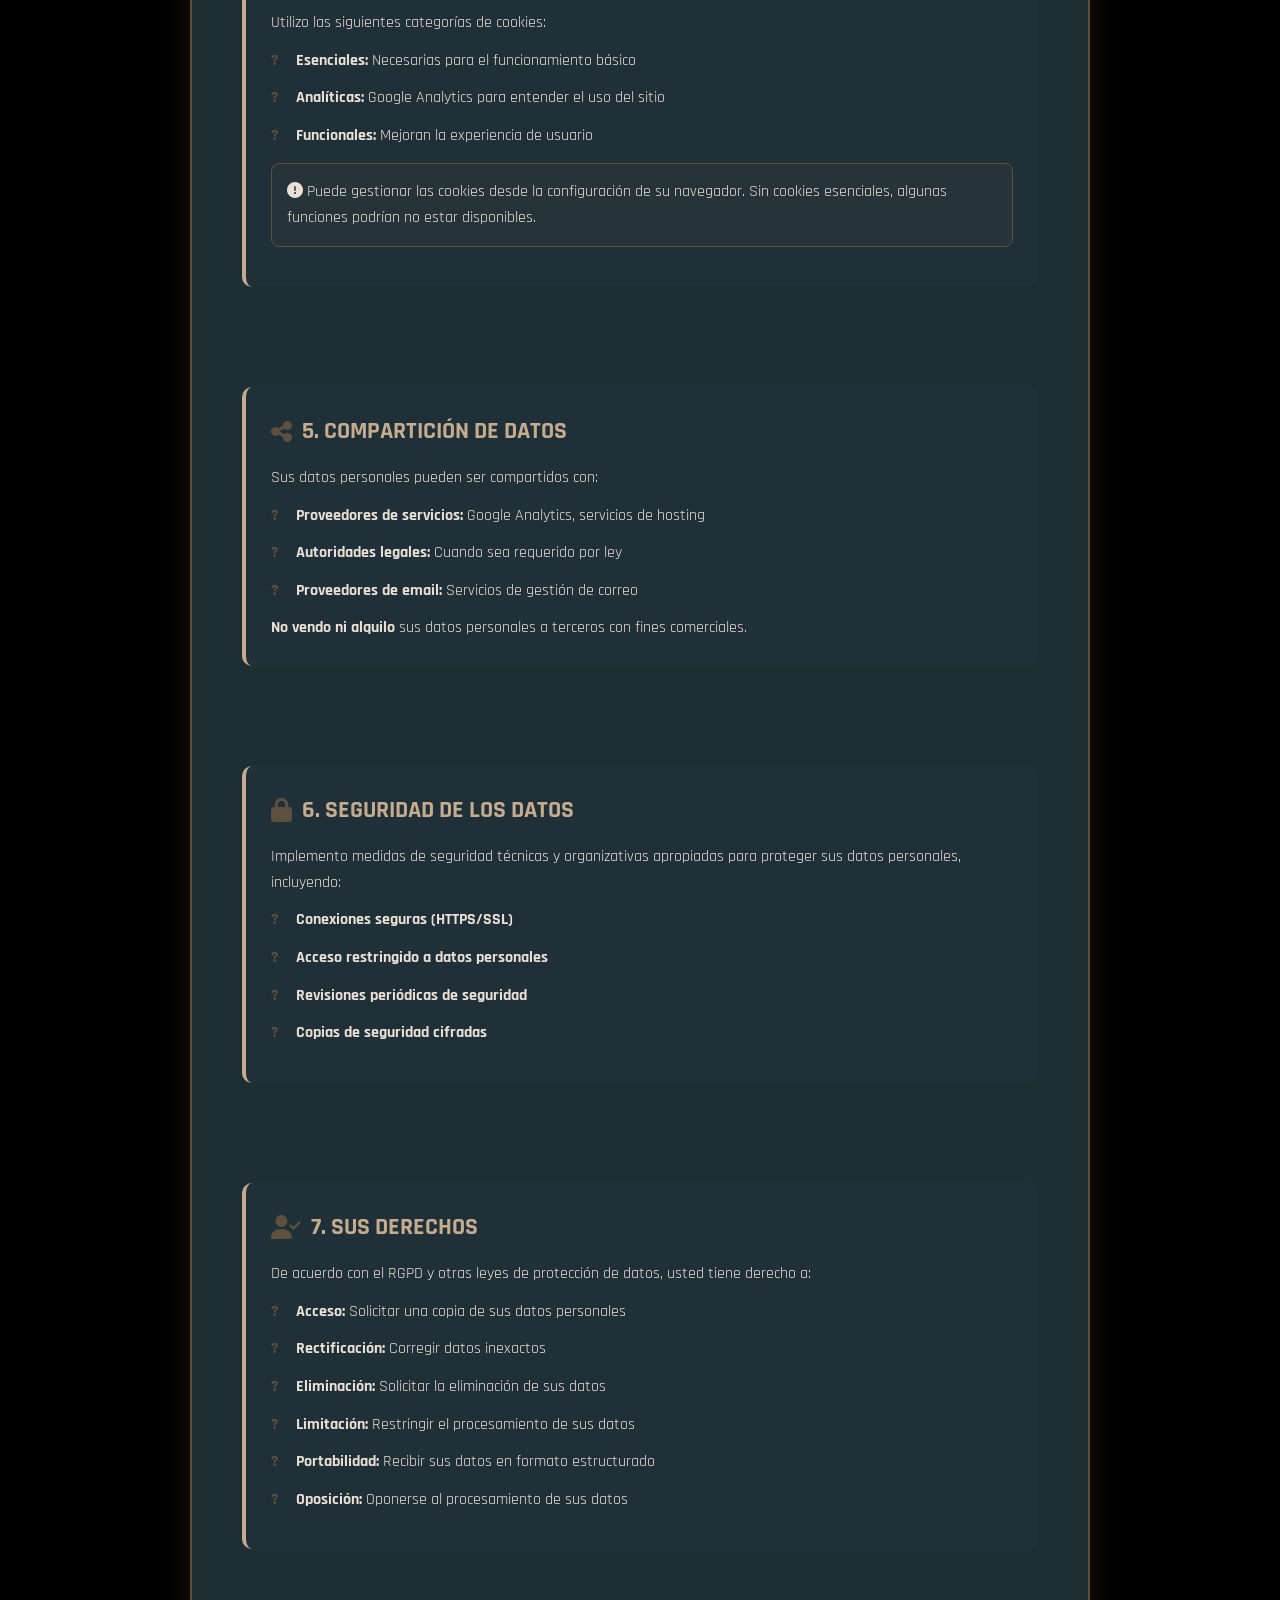
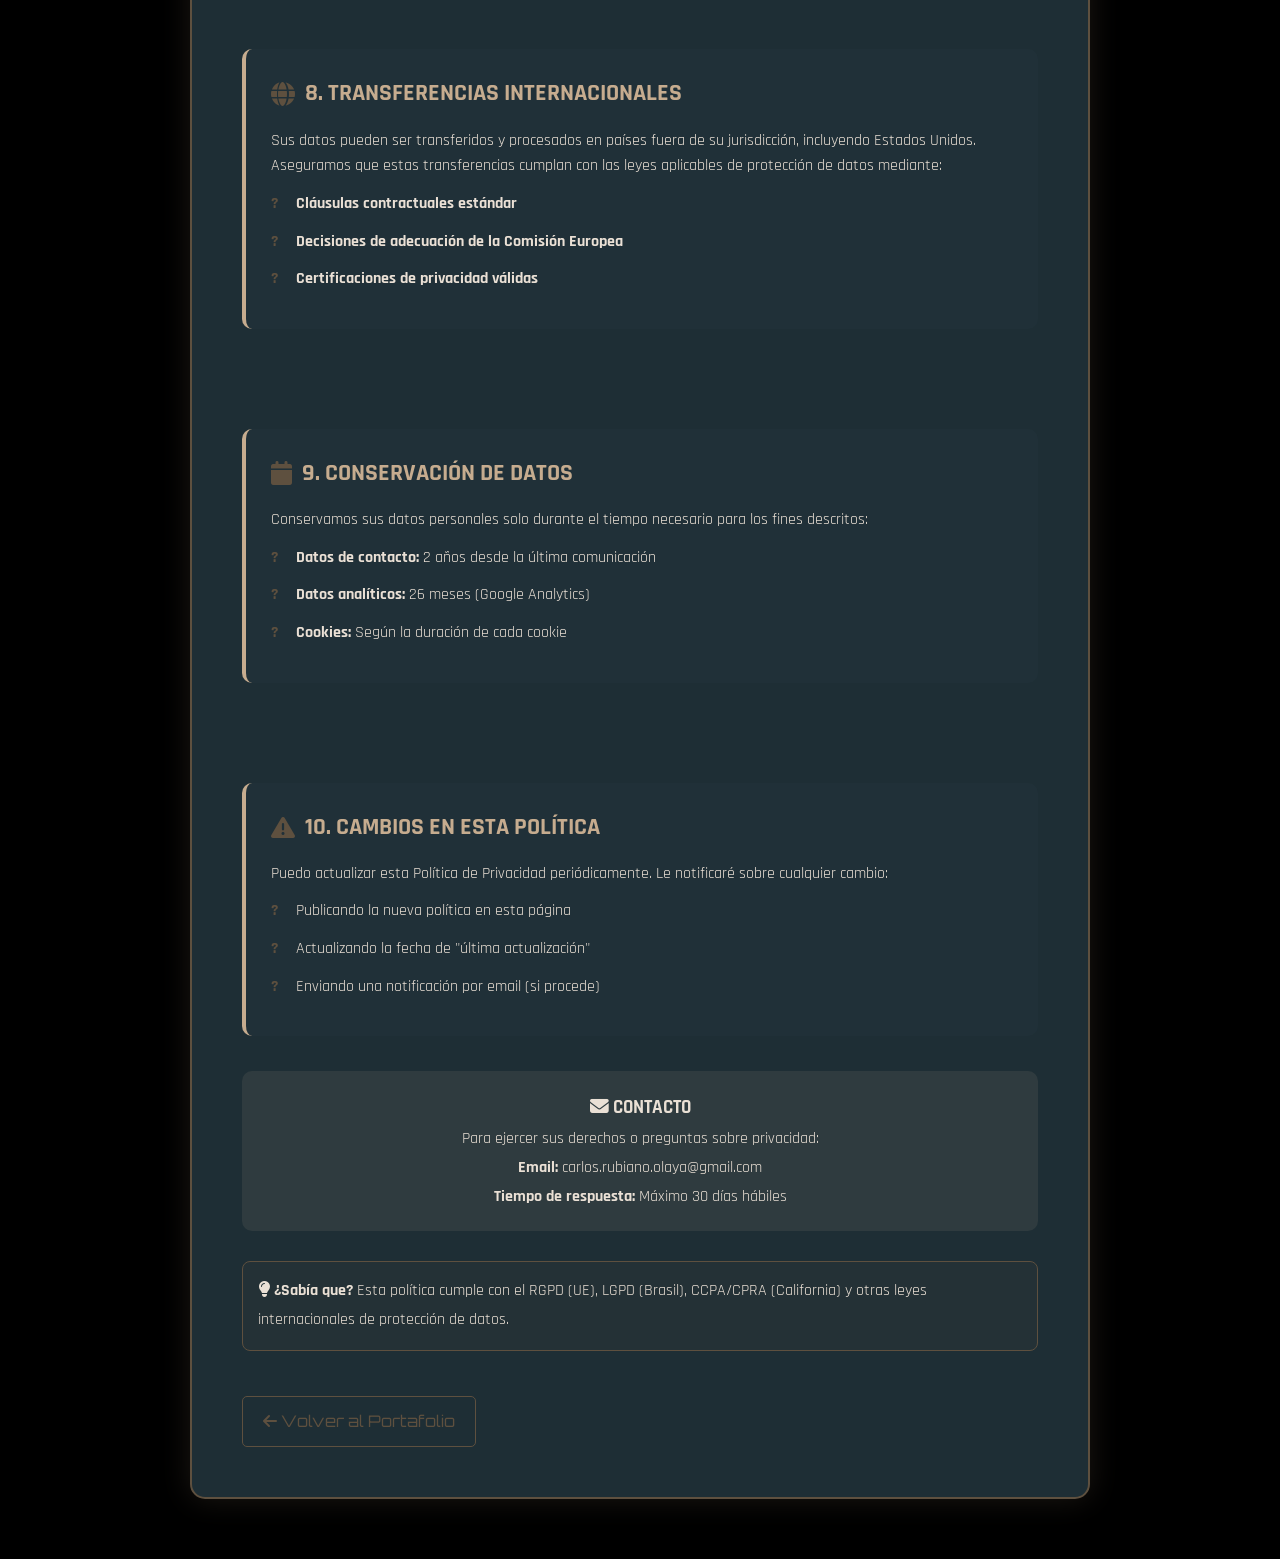
==== commit 87904921: "Actualizaciones de traducciones" ====
--- a/privacy.html
+++ b/privacy.html
@@ -149,9 +149,7 @@
             <i class="fas fa-arrow-left"></i> <span data-i18n="privacy.back">Volver al Portafolio</span>
         </a>
     </div>
+    <script src="i18n-extras.js"></script>
     <script src="scripts.js"></script>
-    <script src="i18n.js"></script>
-    <script src="i18n-extras.js"></script>
-</body>
 </html>
 
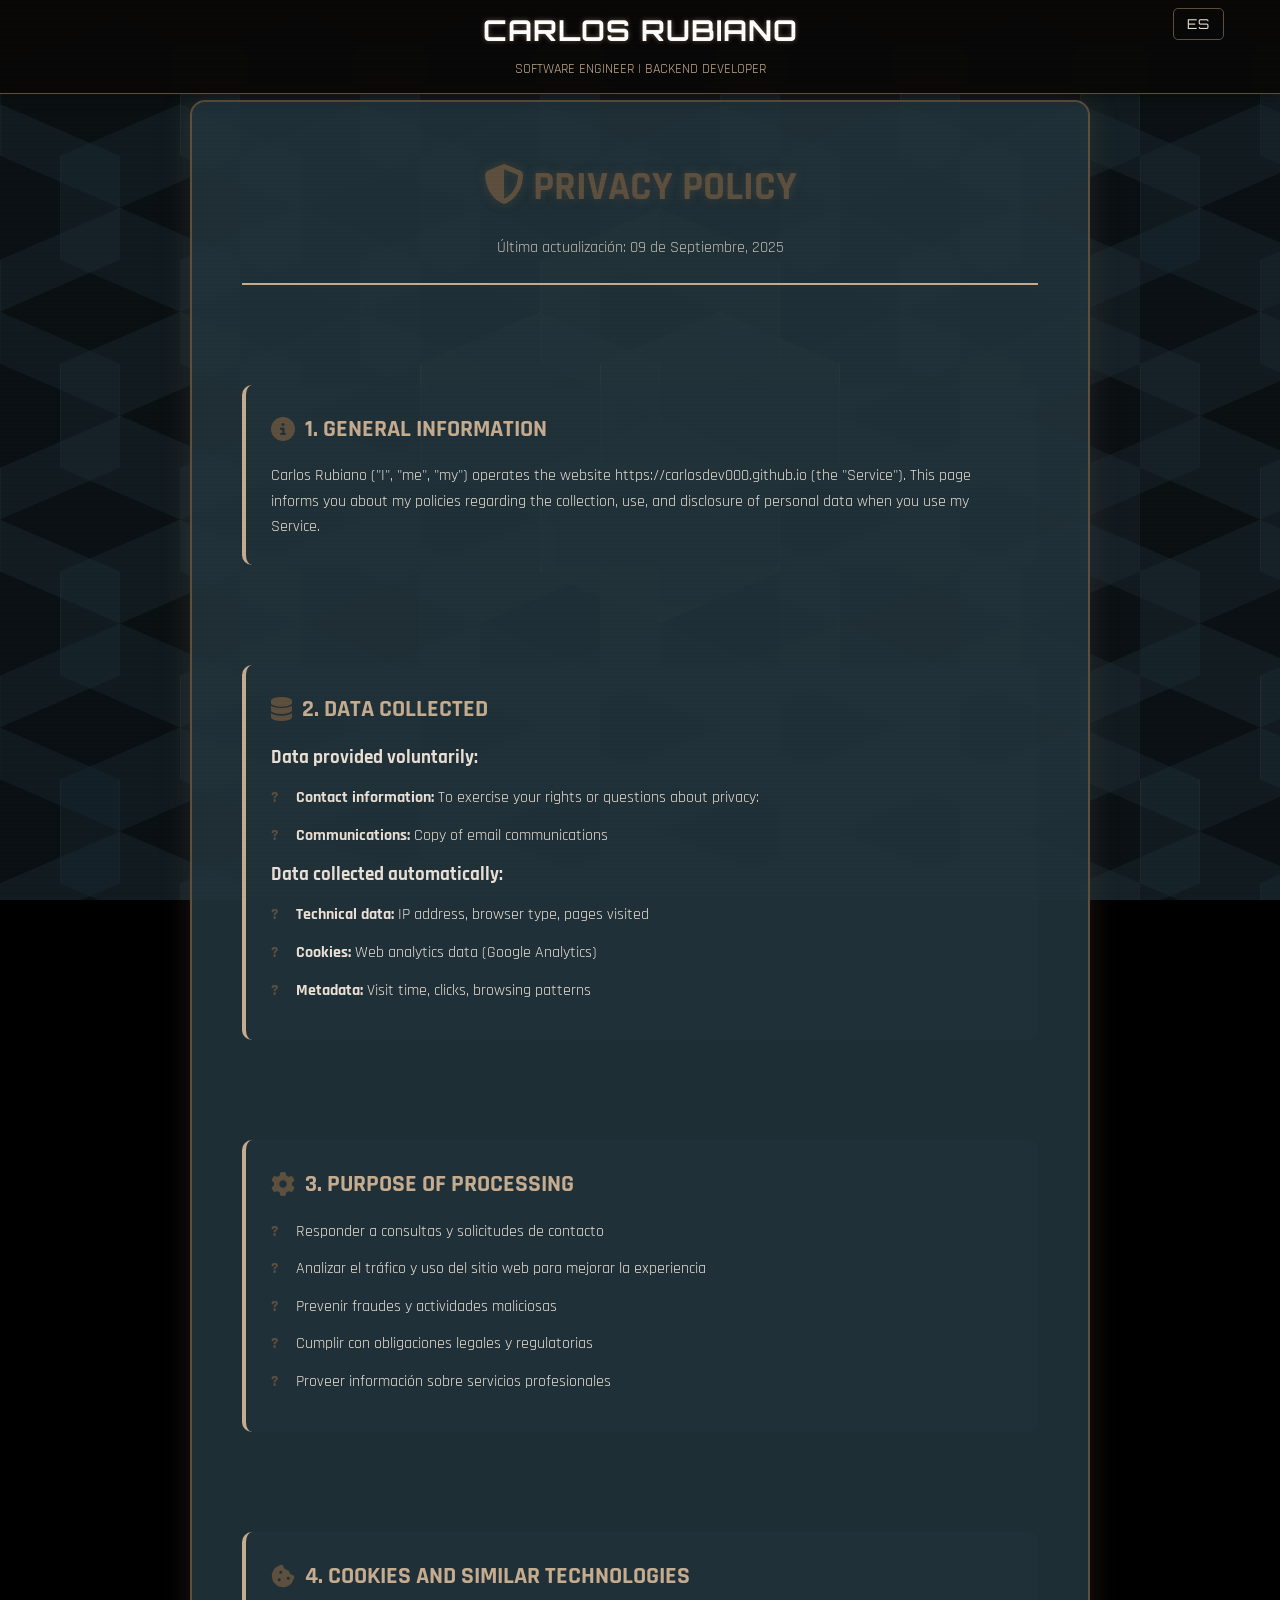
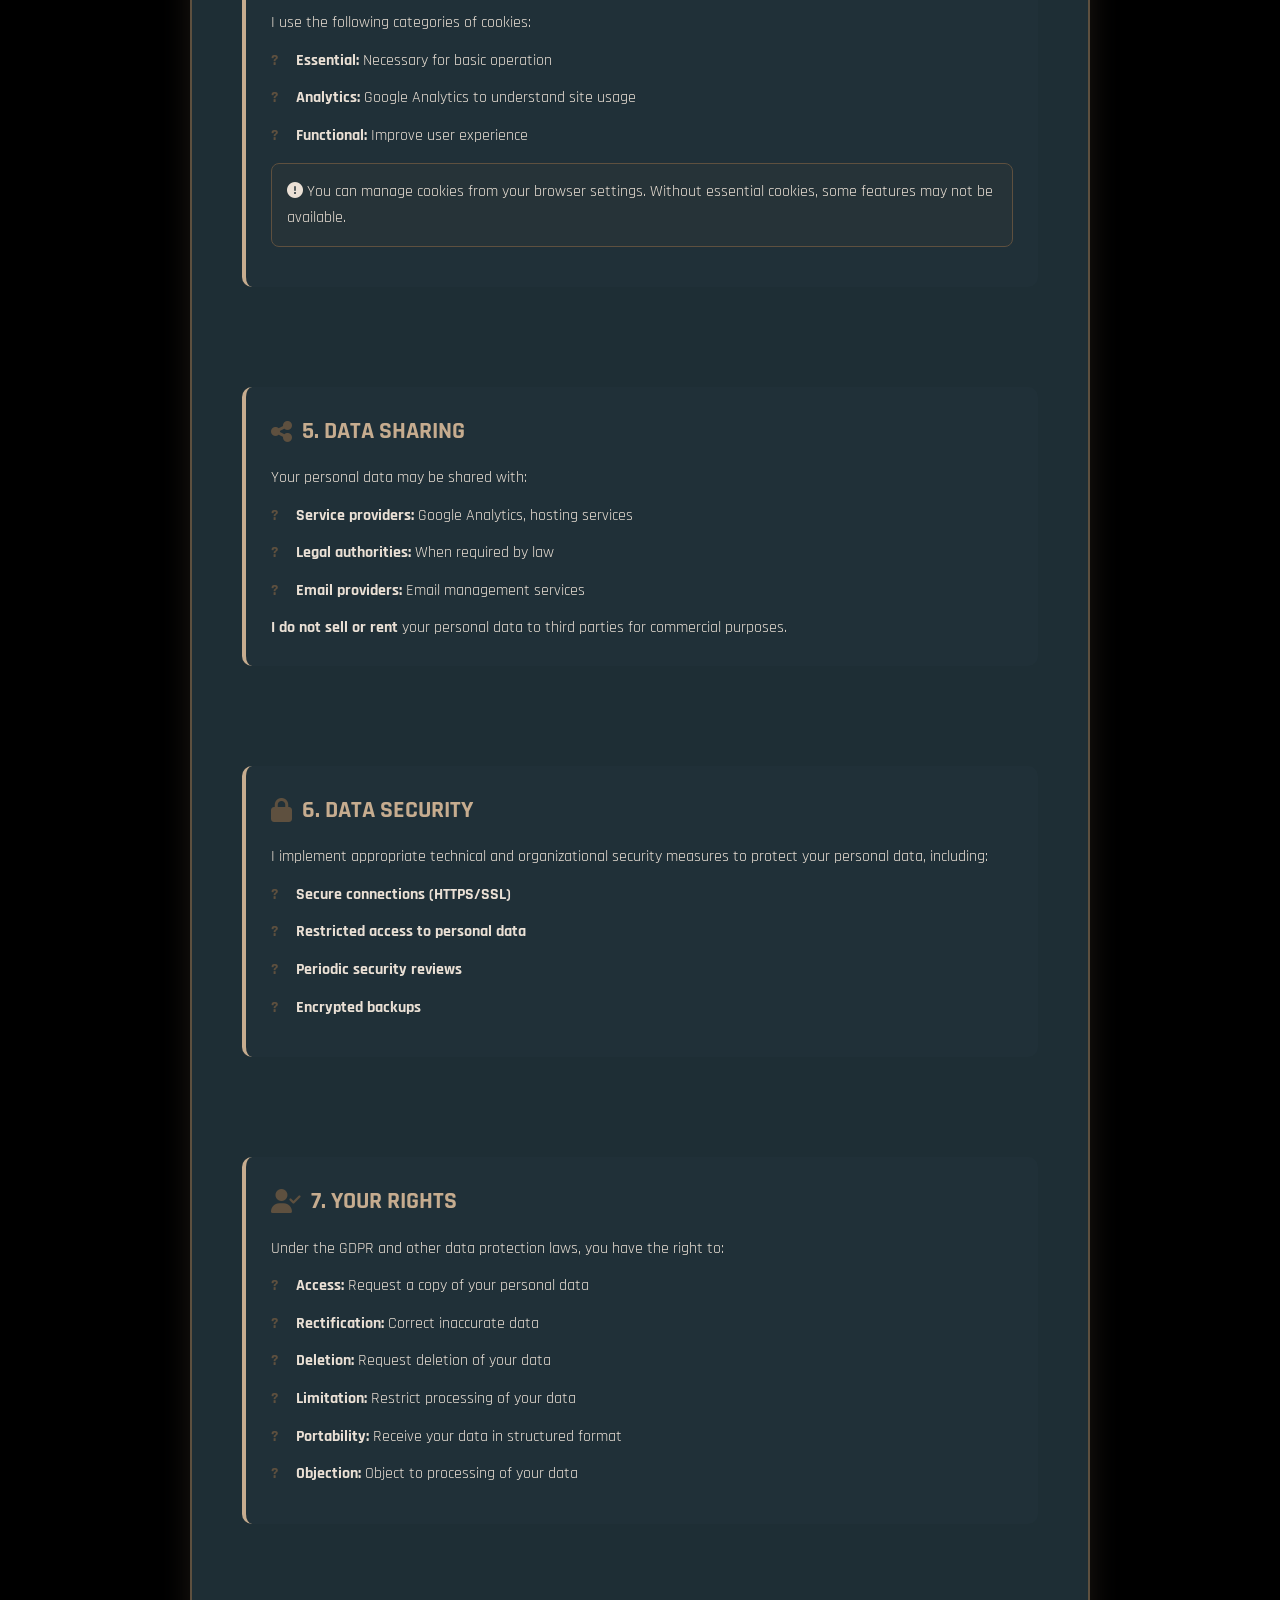
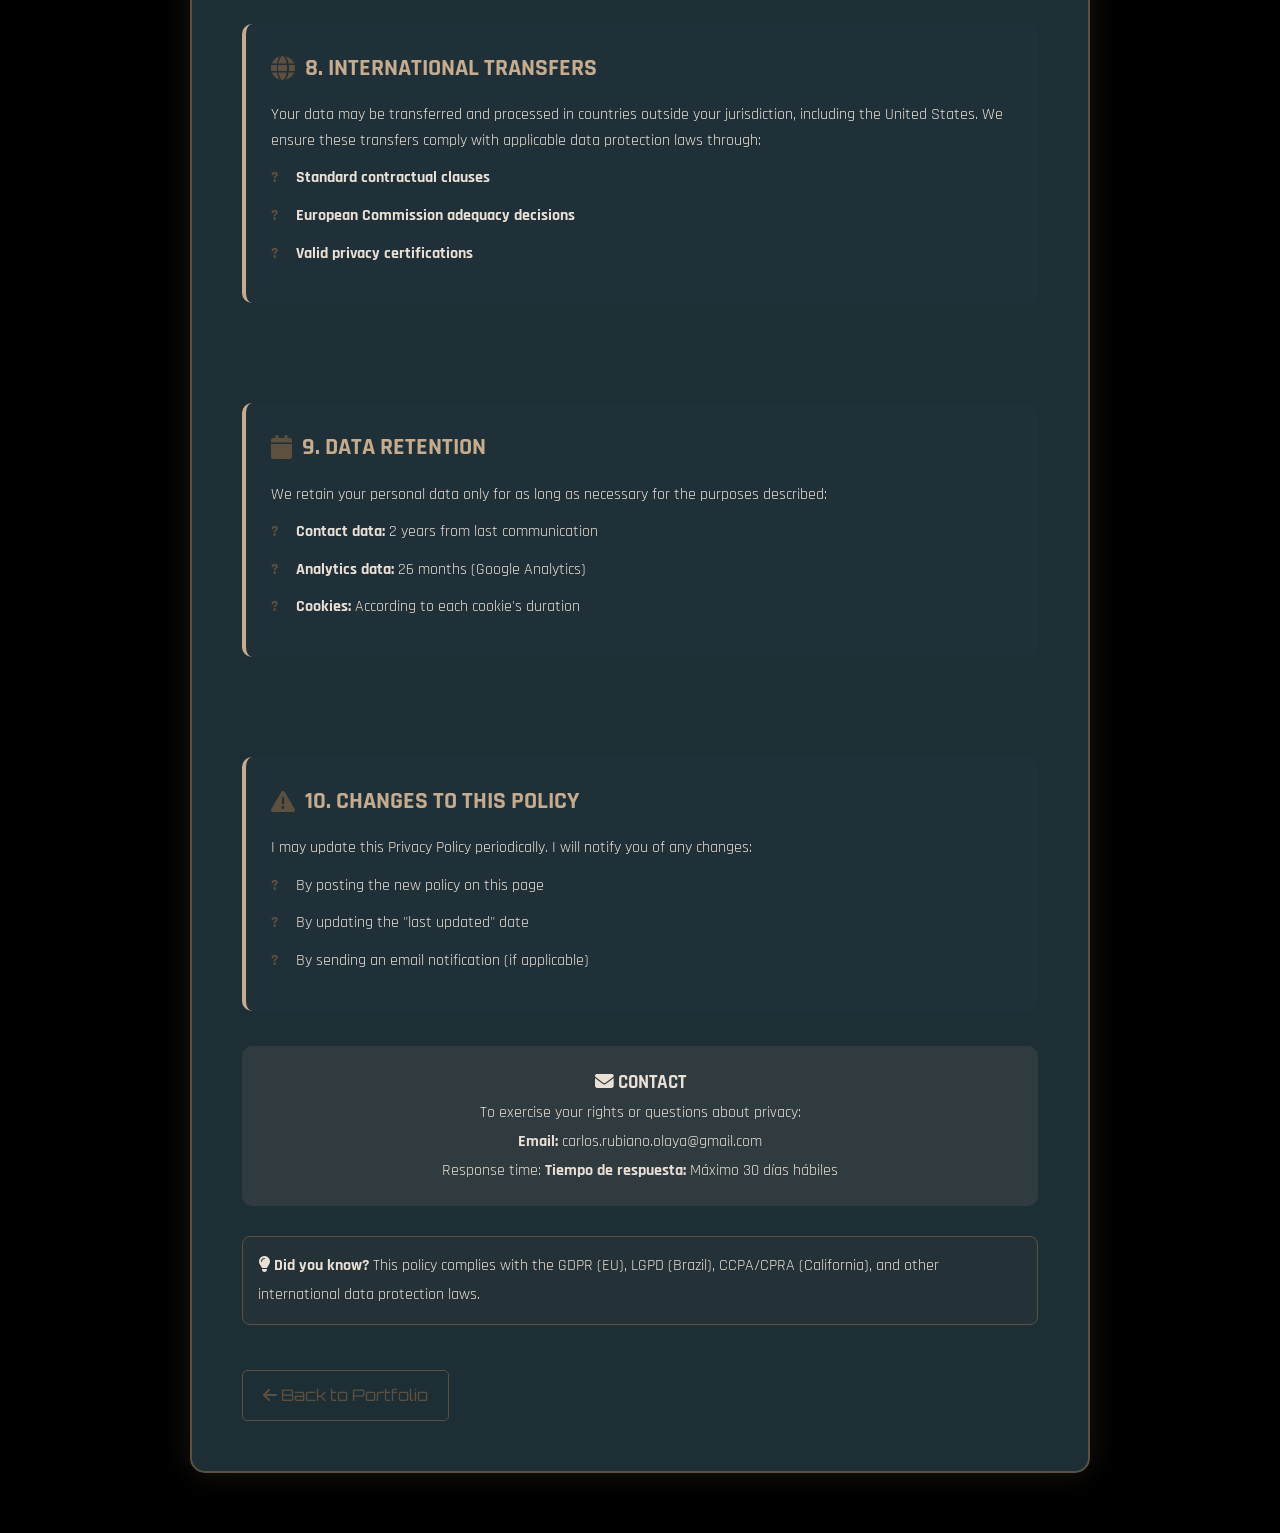
==== commit d3c982bd: "Correcciones de idioma" ====
--- a/privacy.html
+++ b/privacy.html
@@ -7,6 +7,7 @@
     <link href="https://fonts.googleapis.com/css2?family=Orbitron:wght@400;700&family=Rajdhani:wght@400;700&display=swap" rel="stylesheet">
     <link rel="stylesheet" href="https://cdnjs.cloudflare.com/ajax/libs/font-awesome/6.4.0/css/all.min.css">
     <link rel="stylesheet" href="styles.css">
+    <script src="i18n.js"></script>
 </head>
 <body>
     <header>
@@ -150,6 +151,263 @@
         </a>
     </div>
     <script src="i18n-extras.js"></script>
+    <script>
+        (function() {
+            'use strict';
+            var extras = {
+                es: {
+                    'privacy.title': 'POLÍTICA DE PRIVACIDAD',
+                    'privacy.section1': '1. INFORMACIÓN GENERAL',
+                    'privacy.section1_text': 'Carlos Rubiano ("yo", "mi", "mío") opera el sitio web https://carlosdev000.github.io (el "Servicio"). Esta página le informa sobre mis políticas respecto a la recopilación, uso y divulgación de datos personales cuando utiliza mi Servicio.',
+                    'privacy.section2': '2. DATOS RECOPILADOS',
+                    'privacy.voluntary': 'Datos proporcionados voluntariamente:',
+                    'privacy.automatic': 'Datos recopilados automáticamente:',
+                    'privacy.contact_info': 'Información de contacto:',
+                    'privacy.contact_desc': 'Nombre, email y mensaje a través del formulario',
+                    'privacy.communications': 'Comunicaciones:',
+                    'privacy.communications_desc': 'Copia de las comunicaciones por email',
+                    'privacy.technical': 'Datos técnicos:',
+                    'privacy.technical_desc': 'Dirección IP, tipo de navegador, páginas visitadas',
+                    'privacy.cookies': 'Cookies:',
+                    'privacy.cookies_desc': 'Datos de analítica web (Google Analytics)',
+                    'privacy.metadata': 'Metadatos:',
+                    'privacy.metadata_desc': 'Tiempo de visita, clicks, patrones de navegación',
+                    'privacy.section3': '3. FINALIDAD DEL TRATAMIENTO',
+                    'privacy.section4': '4. COOKIES Y TECNOLOGÍAS SIMILARES',
+                    'privacy.cookies_intro': 'Utilizo las siguientes categorías de cookies:',
+                    'privacy.essential': 'Esenciales:',
+                    'privacy.essential_desc': 'Necesarias para el funcionamiento básico',
+                    'privacy.analytics': 'Analíticas:',
+                    'privacy.analytics_desc': 'Google Analytics para entender el uso del sitio',
+                    'privacy.functional': 'Funcionales:',
+                    'privacy.functional_desc': 'Mejoran la experiencia de usuario',
+                    'privacy.cookies_manage': 'Puede gestionar las cookies',
+                    'privacy.cookies_manage_desc': 'desde la configuración de su navegador. Sin cookies esenciales, algunas funciones podrían no estar disponibles.',
+                    'privacy.section5': '5. COMPARTICIÓN DE DATOS',
+                    'privacy.sharing_intro': 'Sus datos personales pueden ser compartidos con:',
+                    'privacy.providers': 'Proveedores de servicios:',
+                    'privacy.providers_desc': 'Google Analytics, servicios de hosting',
+                    'privacy.authorities': 'Autoridades legales:',
+                    'privacy.authorities_desc': 'Cuando sea requerido por ley',
+                    'privacy.email_providers': 'Proveedores de email:',
+                    'privacy.email_providers_desc': 'Servicios de gestión de correo',
+                    'privacy.no_sell': 'No vendo ni alquilo',
+                    'privacy.no_sell_desc': 'sus datos personales a terceros con fines comerciales.',
+                    'privacy.section6': '6. SEGURIDAD DE LOS DATOS',
+                    'privacy.security_intro': 'Implemento medidas de seguridad técnicas y organizativas apropiadas para proteger sus datos personales, incluyendo:',
+                    'privacy.https': 'Conexiones seguras (HTTPS/SSL)',
+                    'privacy.access': 'Acceso restringido a datos personales',
+                    'privacy.reviews': 'Revisiones periódicas de seguridad',
+                    'privacy.backups': 'Copias de seguridad cifradas',
+                    'privacy.section7': '7. SUS DERECHOS',
+                    'privacy.rights_intro': 'De acuerdo con el RGPD y otras leyes de protección de datos, usted tiene derecho a:',
+                    'privacy.access_right': 'Acceso:',
+                    'privacy.access_right_desc': 'Solicitar una copia de sus datos personales',
+                    'privacy.rectification': 'Rectificación:',
+                    'privacy.rectification_desc': 'Corregir datos inexactos',
+                    'privacy.deletion': 'Eliminación:',
+                    'privacy.deletion_desc': 'Solicitar la eliminación de sus datos',
+                    'privacy.limitation': 'Limitación:',
+                    'privacy.limitation_desc': 'Restringir el procesamiento de sus datos',
+                    'privacy.portability': 'Portabilidad:',
+                    'privacy.portability_desc': 'Recibir sus datos en formato estructurado',
+                    'privacy.objection': 'Oposición:',
+                    'privacy.objection_desc': 'Oponerse al procesamiento de sus datos',
+                    'privacy.section8': '8. TRANSFERENCIAS INTERNACIONALES',
+                    'privacy.transfers_intro': 'Sus datos pueden ser transferidos y procesados en países fuera de su jurisdicción, incluyendo Estados Unidos. Aseguramos que estas transferencias cumplan con las leyes aplicables de protección de datos mediante:',
+                    'privacy.clauses': 'Cláusulas contractuales estándar',
+                    'privacy.adequacy': 'Decisiones de adecuación de la Comisión Europea',
+                    'privacy.certifications': 'Certificaciones de privacidad válidas',
+                    'privacy.section9': '9. CONSERVACIÓN DE DATOS',
+                    'privacy.retention_intro': 'Conservamos sus datos personales solo durante el tiempo necesario para los fines descritos:',
+                    'privacy.contact_data': 'Datos de contacto:',
+                    'privacy.contact_data_desc': '2 años desde la última comunicación',
+                    'privacy.analytics_data': 'Datos analíticos:',
+                    'privacy.analytics_data_desc': '26 meses (Google Analytics)',
+                    'privacy.cookies_data': 'Cookies:',
+                    'privacy.cookies_data_desc': 'Según la duración de cada cookie',
+                    'privacy.section10': '10. CAMBIOS EN ESTA POLÍTICA',
+                    'privacy.changes_intro': 'Puedo actualizar esta Política de Privacidad periódicamente. Le notificaré sobre cualquier cambio:',
+                    'privacy.change1': 'Publicando la nueva política en esta página',
+                    'privacy.change2': 'Actualizando la fecha de "última actualización"',
+                    'privacy.change3': 'Enviando una notificación por email (si procede)',
+                    'privacy.contact_title': 'CONTACTO',
+                    'privacy.contact_desc': 'Para ejercer sus derechos o preguntas sobre privacidad:',
+                    'privacy.response_time': 'Tiempo de respuesta:',
+                    'privacy.did_you_know': '¿Sabía que?',
+                    'privacy.did_you_know_desc': 'Esta política cumple con el RGPD (UE), LGPD (Brasil), CCPA/CPRA (California), y otras leyes internacionales de protección de datos.',
+                    'privacy.back': 'Volver al Portafolio',
+                    'terms.title': 'TÉRMINOS DE USO',
+                    'terms.section1': '1. ACEPTACIÓN DE TÉRMINOS',
+                    'terms.section1_text': 'Al acceder y utilizar el portafolio de Carlos Rubiano (https://carlosdev000.github.io), usted acepta cumplir con estos términos de uso y todas las leyes y regulaciones aplicables.',
+                    'terms.section2': '2. PROPIEDAD INTELECTUAL',
+                    'terms.section3': '3. USO PERMITIDO',
+                    'terms.use1': 'Ver y descargar el contenido para referencia personal',
+                    'terms.use2': 'Compartir enlaces al sitio web',
+                    'terms.use3': 'Contactar para oportunidades profesionales',
+                    'terms.section4': '4. USO PROHIBIDO',
+                    'terms.prohibited1': 'Copiar o redistribuir el contenido sin autorización',
+                    'terms.prohibited2': 'Utilizar el código fuente para proyectos comerciales',
+                    'terms.prohibited3': 'Modificar o alterar cualquier contenido del sitio',
+                    'terms.prohibited4': 'Usar el sitio para actividades ilegales',
+                    'terms.section5': '5. CONTENIDO DE TERCEROS',
+                    'terms.section6': '6. LIMITACIÓN DE RESPONSABILIDAD',
+                    'terms.limit1': 'Daños resultantes del uso o incapacidad de uso del sitio',
+                    'terms.limit2': 'Contenido en sitios enlazados externamente',
+                    'terms.limit3': 'Errores técnicos o interrupciones del servicio',
+                    'terms.section7': '7. MODIFICACIONES',
+                    'terms.section8': '8. CONTACTO',
+                    'terms.contact': 'Para preguntas sobre estos términos, contactar a: carlos.rubiano.olaya@gmail.com',
+                    'terms.back': 'Volver al Portafolio',
+                    'sitemap.title': 'MAPA DEL SITIO',
+                    'sitemap.main_pages': 'Páginas Principales',
+                    'sitemap.home': 'Inicio - Portafolio Principal',
+                    'sitemap.about': 'Sección Sobre Mí',
+                    'sitemap.projects': 'Sección Proyectos',
+                    'sitemap.skills': 'Sección Habilidades',
+                    'sitemap.experience': 'Sección Experiencia',
+                    'sitemap.contact': 'Sección Contacto',
+                    'sitemap.legal': 'Documentos Legales',
+                    'sitemap.privacy': 'Política de Privacidad',
+                    'sitemap.terms': 'Términos de Uso',
+                    'sitemap.external': 'Enlaces Externos',
+                    'sitemap.linkedin': 'Perfil de LinkedIn',
+                    'sitemap.github': 'Perfil de GitHub',
+                    'sitemap.back': 'Volver al Portafolio'
+                },
+                en: {
+                    'privacy.title': 'PRIVACY POLICY',
+                    'privacy.section1': '1. GENERAL INFORMATION',
+                    'privacy.section1_text': 'Carlos Rubiano ("I", "me", "my") operates the website https://carlosdev000.github.io (the "Service"). This page informs you about my policies regarding the collection, use, and disclosure of personal data when you use my Service.',
+                    'privacy.section2': '2. DATA COLLECTED',
+                    'privacy.voluntary': 'Data provided voluntarily:',
+                    'privacy.automatic': 'Data collected automatically:',
+                    'privacy.contact_info': 'Contact information:',
+                    'privacy.contact_desc': 'Name, email and message through the form',
+                    'privacy.communications': 'Communications:',
+                    'privacy.communications_desc': 'Copy of email communications',
+                    'privacy.technical': 'Technical data:',
+                    'privacy.technical_desc': 'IP address, browser type, pages visited',
+                    'privacy.cookies': 'Cookies:',
+                    'privacy.cookies_desc': 'Web analytics data (Google Analytics)',
+                    'privacy.metadata': 'Metadata:',
+                    'privacy.metadata_desc': 'Visit time, clicks, browsing patterns',
+                    'privacy.section3': '3. PURPOSE OF PROCESSING',
+                    'privacy.section4': '4. COOKIES AND SIMILAR TECHNOLOGIES',
+                    'privacy.cookies_intro': 'I use the following categories of cookies:',
+                    'privacy.essential': 'Essential:',
+                    'privacy.essential_desc': 'Necessary for basic operation',
+                    'privacy.analytics': 'Analytics:',
+                    'privacy.analytics_desc': 'Google Analytics to understand site usage',
+                    'privacy.functional': 'Functional:',
+                    'privacy.functional_desc': 'Improve user experience',
+                    'privacy.cookies_manage': 'You can manage cookies',
+                    'privacy.cookies_manage_desc': 'from your browser settings. Without essential cookies, some features may not be available.',
+                    'privacy.section5': '5. DATA SHARING',
+                    'privacy.sharing_intro': 'Your personal data may be shared with:',
+                    'privacy.providers': 'Service providers:',
+                    'privacy.providers_desc': 'Google Analytics, hosting services',
+                    'privacy.authorities': 'Legal authorities:',
+                    'privacy.authorities_desc': 'When required by law',
+                    'privacy.email_providers': 'Email providers:',
+                    'privacy.email_providers_desc': 'Email management services',
+                    'privacy.no_sell': 'I do not sell or rent',
+                    'privacy.no_sell_desc': 'your personal data to third parties for commercial purposes.',
+                    'privacy.section6': '6. DATA SECURITY',
+                    'privacy.security_intro': 'I implement appropriate technical and organizational security measures to protect your personal data, including:',
+                    'privacy.https': 'Secure connections (HTTPS/SSL)',
+                    'privacy.access': 'Restricted access to personal data',
+                    'privacy.reviews': 'Periodic security reviews',
+                    'privacy.backups': 'Encrypted backups',
+                    'privacy.section7': '7. YOUR RIGHTS',
+                    'privacy.rights_intro': 'Under the GDPR and other data protection laws, you have the right to:',
+                    'privacy.access_right': 'Access:',
+                    'privacy.access_right_desc': 'Request a copy of your personal data',
+                    'privacy.rectification': 'Rectification:',
+                    'privacy.rectification_desc': 'Correct inaccurate data',
+                    'privacy.deletion': 'Deletion:',
+                    'privacy.deletion_desc': 'Request deletion of your data',
+                    'privacy.limitation': 'Limitation:',
+                    'privacy.limitation_desc': 'Restrict processing of your data',
+                    'privacy.portability': 'Portability:',
+                    'privacy.portability_desc': 'Receive your data in structured format',
+                    'privacy.objection': 'Objection:',
+                    'privacy.objection_desc': 'Object to processing of your data',
+                    'privacy.section8': '8. INTERNATIONAL TRANSFERS',
+                    'privacy.transfers_intro': 'Your data may be transferred and processed in countries outside your jurisdiction, including the United States. We ensure these transfers comply with applicable data protection laws through:',
+                    'privacy.clauses': 'Standard contractual clauses',
+                    'privacy.adequacy': 'European Commission adequacy decisions',
+                    'privacy.certifications': 'Valid privacy certifications',
+                    'privacy.section9': '9. DATA RETENTION',
+                    'privacy.retention_intro': 'We retain your personal data only for as long as necessary for the purposes described:',
+                    'privacy.contact_data': 'Contact data:',
+                    'privacy.contact_data_desc': '2 years from last communication',
+                    'privacy.analytics_data': 'Analytics data:',
+                    'privacy.analytics_data_desc': '26 months (Google Analytics)',
+                    'privacy.cookies_data': 'Cookies:',
+                    'privacy.cookies_data_desc': "According to each cookie's duration",
+                    'privacy.section10': '10. CHANGES TO THIS POLICY',
+                    'privacy.changes_intro': 'I may update this Privacy Policy periodically. I will notify you of any changes:',
+                    'privacy.change1': 'By posting the new policy on this page',
+                    'privacy.change2': 'By updating the "last updated" date',
+                    'privacy.change3': 'By sending an email notification (if applicable)',
+                    'privacy.contact_title': 'CONTACT',
+                    'privacy.contact_desc': 'To exercise your rights or questions about privacy:',
+                    'privacy.response_time': 'Response time:',
+                    'privacy.did_you_know': 'Did you know?',
+                    'privacy.did_you_know_desc': 'This policy complies with the GDPR (EU), LGPD (Brazil), CCPA/CPRA (California), and other international data protection laws.',
+                    'privacy.back': 'Back to Portfolio',
+                    'terms.title': 'TERMS OF SERVICE',
+                    'terms.section1': '1. ACCEPTANCE OF TERMS',
+                    'terms.section1_text': 'By accessing and using the portfolio of Carlos Rubiano (https://carlosdev000.github.io), you agree to comply with these terms of use and all applicable laws and regulations.',
+                    'terms.section2': '2. INTELLECTUAL PROPERTY',
+                    'terms.section3': '3. PERMITTED USE',
+                    'terms.use1': 'View and download content for personal reference',
+                    'terms.use2': 'Share links to the website',
+                    'terms.use3': 'Contact for professional opportunities',
+                    'terms.section4': '4. PROHIBITED USE',
+                    'terms.prohibited1': 'Copy or redistribute content without authorization',
+                    'terms.prohibited2': 'Use source code for commercial projects',
+                    'terms.prohibited3': 'Modify or alter any site content',
+                    'terms.prohibited4': 'Use the site for illegal activities',
+                    'terms.section5': '5. THIRD-PARTY CONTENT',
+                    'terms.section6': '6. LIMITATION OF LIABILITY',
+                    'terms.limit1': 'Damages resulting from use or inability to use the site',
+                    'terms.limit2': 'Content on externally linked sites',
+                    'terms.limit3': 'Technical errors or service interruptions',
+                    'terms.section7': '7. MODIFICATIONS',
+                    'terms.section8': '8. CONTACT',
+                    'terms.contact': 'For questions about these terms, contact: carlos.rubiano.olaya@gmail.com',
+                    'terms.back': 'Back to Portfolio',
+                    'sitemap.title': 'SITEMAP',
+                    'sitemap.main_pages': 'Main Pages',
+                    'sitemap.home': 'Home - Main Portfolio',
+                    'sitemap.about': 'About Me Section',
+                    'sitemap.projects': 'Projects Section',
+                    'sitemap.skills': 'Skills Section',
+                    'sitemap.experience': 'Experience Section',
+                    'sitemap.contact': 'Contact Section',
+                    'sitemap.legal': 'Legal Documents',
+                    'sitemap.privacy': 'Privacy Policy',
+                    'sitemap.terms': 'Terms of Service',
+                    'sitemap.external': 'External Links',
+                    'sitemap.linkedin': 'LinkedIn Profile',
+                    'sitemap.github': 'GitHub Profile',
+                    'sitemap.back': 'Back to Portfolio'
+                }
+            };
+
+            if (window.i18n && window.i18n.t) {
+                Object.keys(extras).forEach(function(lang) {
+                    if (!window.i18n.translations[lang]) {
+                        window.i18n.translations[lang] = {};
+                    }
+                    Object.assign(window.i18n.translations[lang], extras[lang]);
+                });
+            }
+        })();
+    </script>
+
     <script src="scripts.js"></script>
 </html>
 
--- a/styles.css
+++ b/styles.css
@@ -196,9 +196,9 @@
     border-bottom: 1px solid var(--color-primary);
     box-shadow: 0 2px 15px rgba(0, 0, 0, 0.3);
     height: auto;
-    padding: 0.5rem 0;
+    padding: 0.2rem 0;
     box-sizing: border-box;
-    min-height: 80px;
+    min-height: 40px;
     display: flex;
     align-items: center;
 }
@@ -207,7 +207,7 @@
     max-width: 1200px;
     margin: 0 auto;
     text-align: center;
-    padding: 0.5rem 1rem;
+    padding: 0.2rem 1rem;
     display: flex;
     flex-direction: column;
     justify-content: center;
@@ -219,17 +219,17 @@
 header h1 {
     font-family: var(--font-primary);
     color: var(--color-text-highlight);
-    font-size: clamp(1.3rem, 4vw, 2.5rem);
-    letter-spacing: 2px;
-    text-shadow: 0 0 10px var(--color-primary);
-    margin-bottom: 0.5rem;
+    font-size: clamp(1.1rem, 3.5vw, 1.8rem);
+    letter-spacing: 1px;
+    text-shadow: 0 0 5px var(--color-primary);
+    margin-bottom: 0.1rem;
 }
 
 header p {
     font-family: var(--font-secondary);
     color: var(--color-secondary);
-    font-size: clamp(0.8rem, 2vw, 1.1rem);    
-    margin-bottom: 1rem;
+    font-size: clamp(0.7rem, 1.8vw, 0.9rem);    
+    margin-bottom: 0.3rem;
 }
 
 .header-nav {
@@ -375,7 +375,7 @@
     justify-content: space-between;
     align-items: flex-start;
     gap: 0.8rem;
-    margin-bottom: 1rem;
+    margin-bottom: 0.3rem;
     flex-wrap: wrap;
 }
 
@@ -404,7 +404,7 @@
 }
 
 .project-card p {
-    margin-bottom: 1rem;
+    margin-bottom: 0.3rem;
     line-height: 1.6;
     flex: 1;
     min-height: 0;
@@ -595,7 +595,7 @@
     letter-spacing: 1px;
     transition: all 0.3s ease;
     cursor: pointer;
-    margin-top: 0.5rem;
+    margin-top: 0.3rem;
     white-space: nowrap;
 }
 
@@ -799,7 +799,7 @@
 .lang-toggle {
     position: absolute;
     right: 1rem;
-    top: 0.5rem;
+    top: 0.3rem;
     transform: none;
     background: transparent;
     border: 1px solid var(--color-primary);
@@ -843,7 +843,7 @@
     }
     
     main {
-        padding-top: 100px;
+        padding-top: 60px;
     }
     
     .menu-toggle {
@@ -855,7 +855,7 @@
     .lang-toggle {
         right: 1rem;
         left: auto;
-        top: 0.5rem;
+        top: 0.3rem;
         transform: none;
         font-size: 0.75rem;
         padding: 0.3rem 0.6rem;
@@ -926,9 +926,9 @@
     }
     
     header {
-        padding: 0.3rem 0;
+        padding: 0.2rem 0;
         min-height: 70px;
-        padding: 0.5rem 0;
+        padding: 0.2rem 0;
     }
 
     .menu-toggle {
@@ -992,8 +992,8 @@
     }
     
     header h1 {
-        font-size: 1.2rem;
-        margin-bottom: 0.2rem;
+        font-size: 1.1rem;
+        margin-bottom: 0.1rem;
     }
     
     header p {
@@ -1006,7 +1006,7 @@
     }
     
     main {
-        padding-top: 90px;
+        padding-top: 60px;
     }
     
     .neural-section {
@@ -1296,3 +1296,5 @@
 }
 
 
+
+
